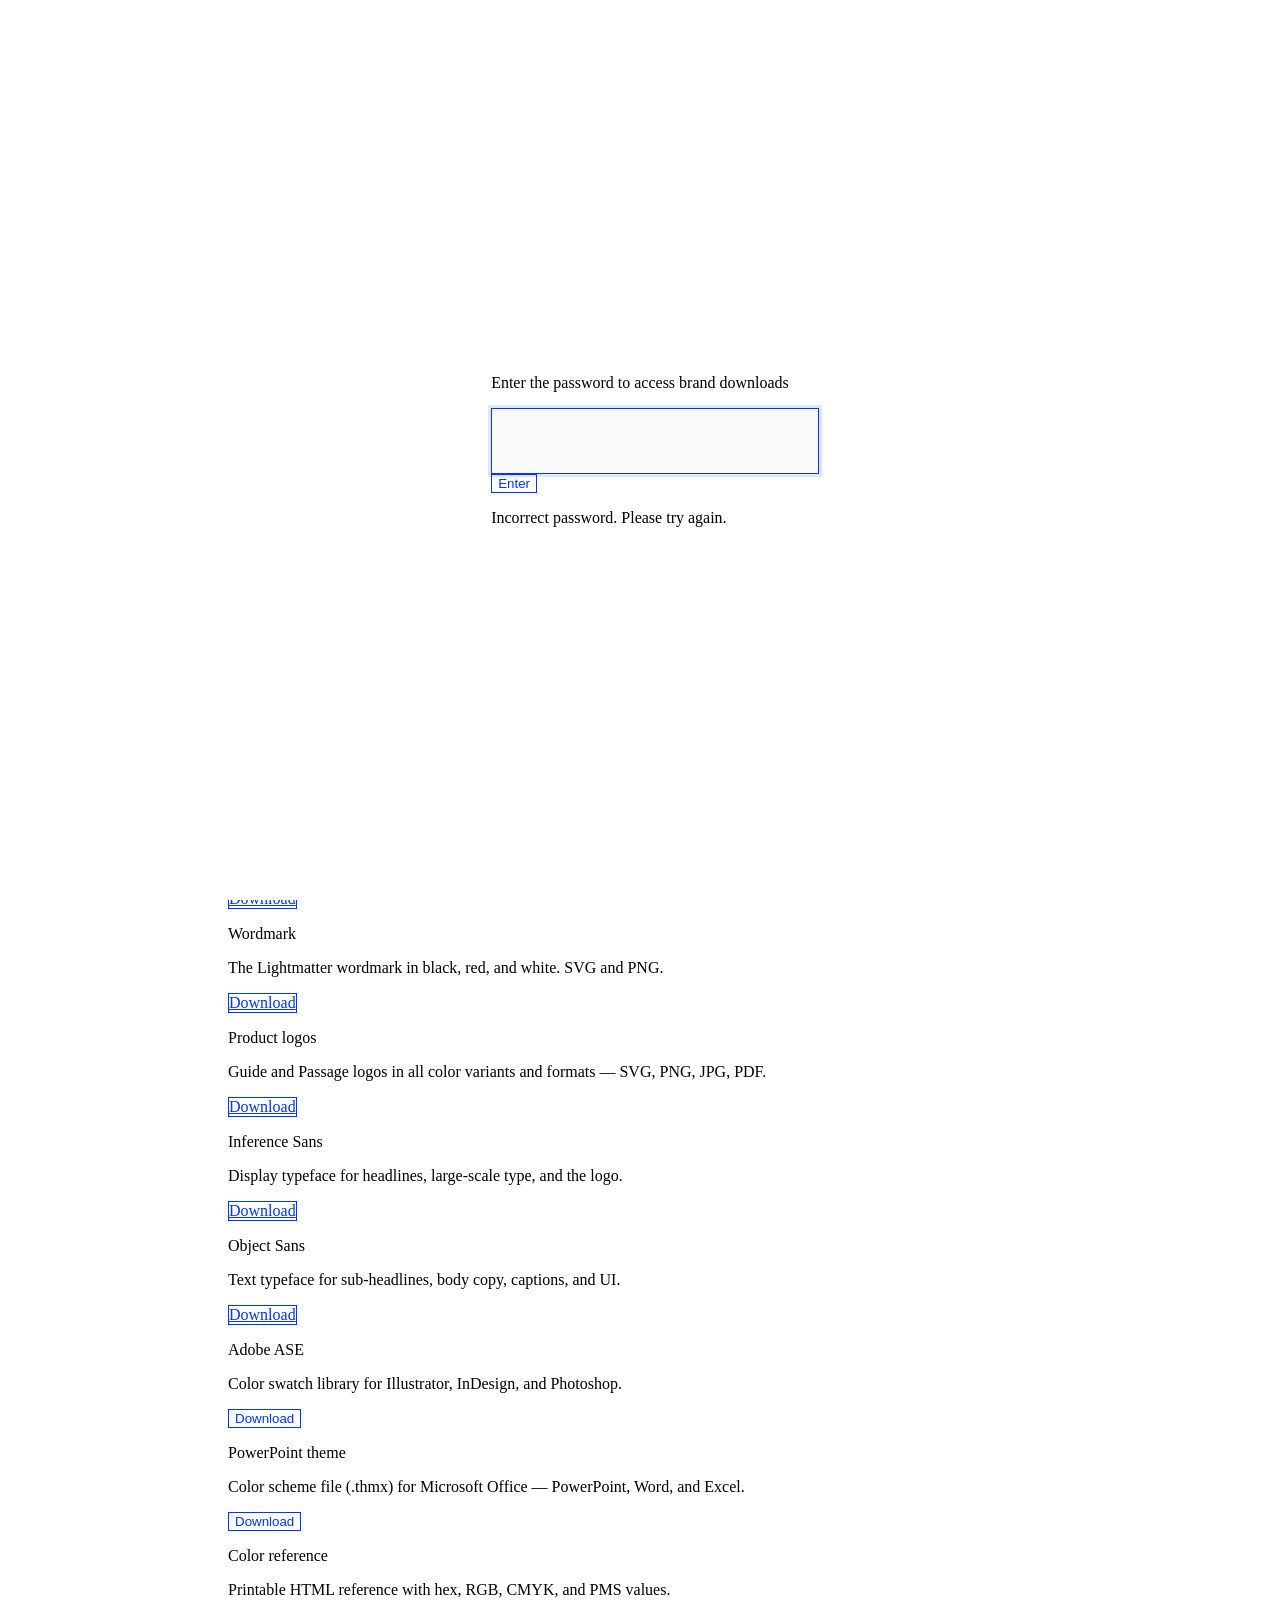
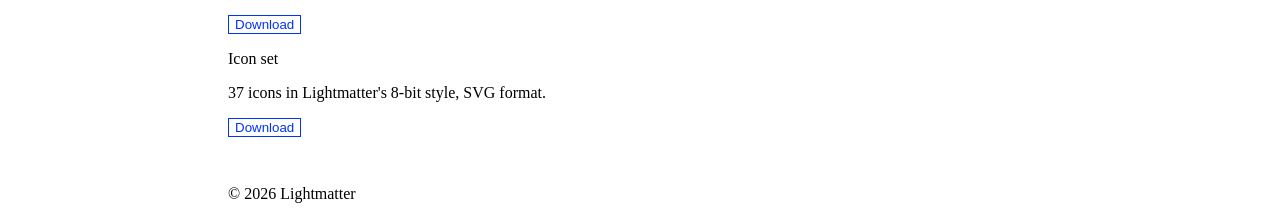
==== downloads.html @ 145107ad "Rename 'Logo' to 'Logos' in section heading, nav, and TOC on both pages Co-Authored-By: Claude Sonne" ====
<!DOCTYPE html>
<html id="top" class="no-js overflow-x-hidden scroll-smooth" lang="en-US">
<head>
  <meta charset="UTF-8">
  <meta name="viewport" content="width=device-width, initial-scale=1.0">
  <title>Downloads · Lightmatter Brand</title>
  <meta name="robots" content="noindex, nofollow">

  <link rel="preconnect" href="https://fonts.googleapis.com">
  <link rel="preconnect" href="https://fonts.gstatic.com" crossorigin>
  <link href="https://fonts.googleapis.com/css2?family=DM+Sans:wght@400;500&display=swap" rel="stylesheet">
  <script src="assets/tailwind.js"></script>
  <script>
    tailwind.config = {
      darkMode: 'class',
      theme: {
        extend: {
          colors: {
            red:     { 500: '#FF3300' },
            cyan:    { 500: '#00E7E7' },
            blue:    { 500: '#0033FF' },
            purple:  { 500: '#7300FF' },
            magenta: { 500: '#FF00DB' },
            gray: {
              900: '#000000', 700: '#333333', 600: '#333333', 500: '#757575',
              400: '#BBBBBB', 300: '#D4D4D4', 200: '#EEEEEE', 100: '#F9F9F9',
            },
          },
          fontFamily: {
            sans: ['"Object Sans"', '"Inter"', '"Helvetica Neue"', 'Arial', 'sans-serif'],
            display: ['"Inference Sans"', '"Impact"', '"Arial Narrow"', 'sans-serif'],
            'dm-sans': ['"DM Sans"', 'Arial', 'sans-serif'],
          },
          fontSize: {
            '7xl': ['119px', { lineHeight: '1', letterSpacing: '-4px' }],
            '6xl': ['95px', { lineHeight: '1', letterSpacing: '-3.8px' }],
            '5xl': ['76px', { lineHeight: '1.1', letterSpacing: '-3.04px' }],
            '4xl': ['61px', { lineHeight: '1.1', letterSpacing: '-2.44px' }],
            '2xl': ['39px', { lineHeight: '1.1', letterSpacing: '-0.78px' }],
            xl:   ['31px', { lineHeight: '1.1', letterSpacing: '-0.31px' }],
            lg:   ['25px', { lineHeight: '1.4' }],
            base: ['16px', { lineHeight: '1.4' }],
            sm:   ['14px', { lineHeight: '1.2' }],
            xs:   ['12px', { lineHeight: '1.4' }],
          },
          spacing: { 'header': '75px' },
          height: { 'header': '75px' },
        },
      },
    }
  </script>

  <style>
    @font-face { font-family:'Inference Sans'; src:url('assets/fonts/Inference_Sans.woff2') format('woff2'); font-weight:400; font-style:normal; font-display:block; }
    @font-face { font-family:'Object Sans'; src:url('assets/fonts/ObjectSans-Regular.woff2') format('woff2'); font-weight:400; font-style:normal; font-display:swap; }
    @font-face { font-family:'Object Sans'; src:url('assets/fonts/ObjectSans-Medium.woff2') format('woff2'); font-weight:500; font-style:normal; font-display:swap; }

    .container-fluid { width:100%; max-width:1440px; margin:0 auto; padding-left:32px; padding-right:32px; }
    @media (min-width:768px){ .container-fluid{ padding-left:48px; padding-right:48px; } }
    @media (min-width:1024px){ .container-fluid{ padding-left:96px; padding-right:96px; } }
    @media (min-width:1280px){ .container-fluid{ padding-left:220px; padding-right:182px; } }

    .nav-link { font-size:13px; letter-spacing:0.02em; line-height:1; color:#000; text-decoration:none; transition:color .15s; }
    .nav-link:hover { color:#FF3300; }
    .nav-link.active { color:#FF3300; }

    .mobile-menu { opacity:0; transform:translateY(-8px); pointer-events:none; transition:opacity .2s ease, transform .2s ease; }
    .mobile-menu.is-open { opacity:1; transform:translateY(0); pointer-events:auto; }
    .nav-link-mobile { display:block; padding:13px 0; font-size:18px; color:#000; text-decoration:none; border-top:1px solid #EEEEEE; transition:color .15s; }
    .nav-link-mobile:first-child { border-top:0; }
    .nav-link-mobile:hover, .nav-link-mobile.active { color:#FF3300; }

    :root {
      --toc-transition-duration: 0.32s;
      --toc-easing: cubic-bezier(.16,1,.3,1);
    }
    .post-toc-wrap {
      left: 16px;
      top: calc(50vh - 36px);
      width: 150px;
      transition: transform var(--toc-transition-duration) var(--toc-easing);
    }
    @media (min-width:1280px) { .post-toc-wrap { left: 24px; } }
    .post-toc-inner {
      transition: transform var(--toc-transition-duration) var(--toc-easing), opacity var(--toc-transition-duration) var(--toc-easing);
    }
    .toc-measuring, .toc-measuring * { transition: none !important; }
    .toc-a {
      position: relative;
      display: flex;
      align-items: center;
      transition: color 0.14s ease, height var(--toc-transition-duration) var(--toc-easing), padding var(--toc-transition-duration) var(--toc-easing);
      transform-origin: left;
      height: var(--expanded-link-height, 22px);
      text-decoration: none;
    }
    [data-level="h2"] .toc-a {
      padding-left: 0;
      font-size: 13px;
      line-height: 1.2;
      font-weight: 400;
      color: #000;
    }
    [data-level="h3"] .toc-a {
      padding-left: 10px;
      font-size: 12px;
      line-height: 1.25;
      color: #000;
    }
    .toc-a:hover, .toc-a:focus-visible { color: #FF3300; }
    .toc-item.active .toc-a { color: #FF3300; }
    .toc-group:has(.toc-sub-list .toc-item.active) > .toc-item .toc-a { color: #FF3300; }
    .toc-text {
      transform-origin: left center;
      will-change: transform;
      white-space: nowrap;
      transition: transform var(--toc-transition-duration) var(--toc-easing), opacity var(--toc-transition-duration) var(--toc-easing), color var(--toc-transition-duration) var(--toc-easing);
    }
    .toc-sub-list {
      max-height: var(--toc-sub-list-height, 240px);
      opacity: 1;
      overflow: hidden;
      padding-top: 4px !important;
      row-gap: 2px !important;
      transition: max-height var(--toc-transition-duration) var(--toc-easing), opacity var(--toc-transition-duration) var(--toc-easing);
    }
    .toc-collapsed .toc-list { gap: 8px; }
    .toc-collapsed [data-level="h2"] .toc-a { padding-left: 0; height: 18px; }
    .toc-collapsed [data-level="h3"] .toc-a { padding-left: 10px; height: 16px; }
    .toc-collapsed .toc-text { transform: scale(1, 1); opacity: 1; pointer-events: auto; }
    .toc-collapsed .toc-sub-list { max-height: 0; opacity: 0; }
    .toc-collapsed.toc-hover .toc-list { gap: 7px; }
    .toc-collapsed.toc-hover .toc-a { height: 18px; }
    .toc-collapsed.toc-hover [data-level="h2"] .toc-a { padding-left: 0; }
    .toc-collapsed.toc-hover [data-level="h3"] .toc-a { padding-left: 10px; }
    .toc-collapsed.toc-hover .toc-sub-list { max-height: var(--toc-sub-list-height, 240px); opacity: 1; }
    .toc-collapsed.toc-hover .toc-text { transform: scale(1, 1); opacity: 1; pointer-events: auto; }
    .toc-collapsed:not(.toc-hover) .toc-item[data-level="h3"].active .toc-a { color: #7a7a7a; }

    [id] { scroll-margin-top:90px; }
    .eyebrow { font-family:'Object Sans',sans-serif; font-size:12px; font-weight:500; text-transform:uppercase; letter-spacing:0.04em; color:#FF3300; }
    .cta-blue {
      display:inline-flex; align-items:center; justify-content:center;
      border:1px solid #0033FF; color:#0033FF; background:transparent;
      transition:background-color .2s ease, color .2s ease, border-color .2s ease;
      cursor:pointer;
    }
    .cta-blue:hover { background:#0033FF; color:#fff; border-color:#0033FF; }

    html.reveal-mode .lm-reveal-item {
      opacity:0; transform:translate3d(0,28px,0);
      transition:opacity .8s cubic-bezier(.2,.7,.2,1), transform .8s cubic-bezier(.2,.7,.2,1);
      will-change:opacity, transform;
    }
    html.reveal-mode .lm-reveal-item.is-in { opacity:1; transform:none; }
    @media (prefers-reduced-motion:reduce) {
      html.reveal-mode .lm-reveal-item { transition:none !important; opacity:1 !important; transform:none !important; }
    }

    html.dark body             { background-color:#000 !important; color:#e5e5e5; }
    html.dark header           { background-color:rgba(0,0,0,0.97) !important; border-bottom-color:#282828; }
    html.dark #mobile-menu     { background-color:rgba(0,0,0,0.97) !important; border-bottom-color:#282828; }
    html.dark .bg-white        { background-color:#0d0d0d !important; }
    html.dark .bg-gray-100     { background-color:#000 !important; }
    html.dark footer           { background-color:#111 !important; border-top:1px solid #282828; }
    html.dark .text-gray-900   { color:#e5e5e5; }
    html.dark .text-gray-600   { color:#999; }
    html.dark .text-gray-500   { color:#8a8a8a; }
    html.dark .border-gray-200 { border-color:#1e1e1e; }
    html.dark .border-gray-300 { border-color:#222; }
    html.dark .nav-link        { color:#ccc; }
    html.dark .nav-link:hover  { color:#FF3300; }
    html.dark .nav-link.active { color:#FF3300; }
    html.dark .nav-link-mobile { color:#ccc; border-top-color:#222; }
    html.dark .nav-link-mobile:hover, html.dark .nav-link-mobile.active { color:#FF3300; }
    html.dark .hover\:text-red-500:hover { color:#FF3300 !important; }
    html.dark #dark-toggle, html.dark #menu-toggle { color:#fff; }
    html.dark .cta-blue        { color:#fff; border-color:#fff; }
    html.dark .cta-blue:hover  { background-color:#fff; color:#000; border-color:#fff; }
    html.dark header a[href="index.html#top"] img { filter:brightness(0) invert(1); }
    html.dark [data-level="h2"] .toc-a { color:#999; }
    html.dark [data-level="h3"] .toc-a { color:#777; }
    html.dark .toc-a:hover, html.dark .toc-a:focus-visible { color:#FF3300; }
    html.dark .toc-item.active .toc-a { color:#FF3300; }
    html.dark .toc-group:has(.toc-sub-list .toc-item.active) > .toc-item .toc-a { color:#FF3300; }
    html.dark .toc-collapsed:not(.toc-hover) .toc-item[data-level="h3"].active .toc-a { color:#777; }

    /* Password gate */
    #pw-gate { position:fixed; inset:0; z-index:100; display:flex; align-items:center; justify-content:center; background:#fff; padding:24px; }
    html.dark #pw-gate { background:#000; }
    html.lm-authed #pw-gate, #pw-gate.is-hidden { display:none; }
    #pw-input {
      width: 100%;
      height: 44px;
      background-color: #f9f9f9;
      border: 1px solid #d4d4d4;
      border-radius: 0;
      padding: 10px 14px;
      font-family: 'DM Sans', 'Object Sans', sans-serif;
      font-size: 16px;
      line-height: 24px;
      color: #000000;
      outline: none;
      transition: border-color .15s ease, box-shadow .15s ease;
    }
    #pw-input::placeholder { color: #757575; transition: color .1s ease; }
    #pw-input:focus::placeholder { color: transparent; }
    #pw-input:focus { border-color: #0033ff; box-shadow: 0 0 0 3px rgba(0,51,255,0.12); }
    html.dark #pw-input { background-color: #1a1a1a; border-color: #333333; color: #e5e5e5; }
    html.dark #pw-input::placeholder { color: #8a8a8a; }
    html.dark #pw-input:focus::placeholder { color: transparent; }
  </style>

  <!-- Skip the gate if already unlocked this session (runs before paint to avoid a flash) -->
  <script>try{if(sessionStorage.getItem('lm-downloads-auth')==='1')document.documentElement.classList.add('lm-authed');}catch(e){}</script>
</head>

<body class="antialiased flex flex-col min-h-screen font-sans bg-white text-gray-900">

  <!-- ── Password gate ───────────────────────────────────────────────────── -->
  <div id="pw-gate">
    <div class="w-full max-w-[360px] flex flex-col gap-6">
      <p class="text-sm leading-[1.5] text-gray-900">Enter the password to access brand downloads</p>
      <form id="pw-form" class="flex flex-col gap-3" autocomplete="off">
        <input id="pw-input" type="password" autocomplete="current-password" aria-label="Password" placeholder="Password" />
        <button type="submit" class="cta-blue px-3.5 py-2.5 text-sm font-medium">Enter</button>
        <p id="pw-error" class="text-sm text-red-500 hidden">Incorrect password. Please try again.</p>
      </form>
    </div>
  </div>

  <!-- ── Nav ─────────────────────────────────────────────────────────────── -->
  <header class="fixed left-0 right-0 top-0 z-50 h-header border-b border-gray-300 bg-white/95 backdrop-blur">
    <div class="container-fluid h-full">
      <div class="h-full flex items-center justify-between gap-6">
        <a class="flex items-baseline gap-5 shrink-0" href="index.html#top">
          <img width="48" height="24" src="assets/images/logos/lm-logomark-red.svg" alt="Lightmatter">
        </a>
        <nav class="hidden md:flex xl:hidden items-center gap-4" aria-label="Sections">
          <a class="nav-link" href="index.html#logo">Logos</a>
          <a class="nav-link" href="index.html#color">Color</a>
          <a class="nav-link" href="index.html#type">Type</a>
          <a class="nav-link" href="index.html#icons">Icons</a>
          <a class="nav-link" href="index.html#imagery">Imagery</a>
          <a class="nav-link" href="index.html#voice">Voice</a>
          <a class="nav-link" href="index.html#trademarks">Trademarks</a>
          <a class="nav-link active" href="downloads.html">Downloads</a>
        </nav>
        <div class="flex items-center gap-3 shrink-0">
          <button id="dark-toggle" type="button" onclick="toggleDarkMode()"
                  class="dark-toggle-btn xl:hidden -m-2 p-2 text-gray-900 hover:text-red-500 transition-colors"
                  aria-label="Switch to dark mode">
            <svg class="dark-toggle-moon w-5 h-5" viewBox="0 0 24 24" fill="none" stroke="currentColor" stroke-width="2" stroke-linecap="round" stroke-linejoin="round" aria-hidden="true"><path d="M21 12.79A9 9 0 1 1 11.21 3 7 7 0 0 0 21 12.79z"/></svg>
            <svg class="dark-toggle-sun w-5 h-5 hidden" viewBox="0 0 24 24" fill="none" stroke="currentColor" stroke-width="2" stroke-linecap="round" stroke-linejoin="round" aria-hidden="true"><circle cx="12" cy="12" r="5"/><line x1="12" y1="1" x2="12" y2="3"/><line x1="12" y1="21" x2="12" y2="23"/><line x1="4.22" y1="4.22" x2="5.64" y2="5.64"/><line x1="18.36" y1="18.36" x2="19.78" y2="19.78"/><line x1="1" y1="12" x2="3" y2="12"/><line x1="21" y1="12" x2="23" y2="12"/><line x1="4.22" y1="19.78" x2="5.64" y2="18.36"/><line x1="18.36" y1="5.64" x2="19.78" y2="4.22"/></svg>
          </button>
          <button id="menu-toggle" type="button" class="md:hidden -m-2 p-2 text-gray-900 hover:text-red-500 transition-colors" aria-label="Open menu" aria-expanded="false" aria-controls="mobile-menu">
            <svg class="icon-open w-6 h-6" viewBox="0 0 24 24" fill="none" stroke="currentColor" stroke-width="2" stroke-linecap="round" aria-hidden="true"><path d="M3 6h18M3 12h18M3 18h18"/></svg>
            <svg class="icon-close hidden w-6 h-6" viewBox="0 0 24 24" fill="none" stroke="currentColor" stroke-width="2" stroke-linecap="round" aria-hidden="true"><path d="M5 5l14 14M19 5L5 19"/></svg>
          </button>
        </div>
      </div>
    </div>
    <div id="mobile-menu" class="mobile-menu md:hidden absolute left-0 right-0 top-full border-b border-gray-300 bg-white/95 backdrop-blur" aria-hidden="true">
      <nav class="container-fluid flex flex-col py-2" aria-label="Sections">
        <a class="nav-link-mobile" href="index.html#logo">Logos</a>
        <a class="nav-link-mobile" href="index.html#color">Color</a>
        <a class="nav-link-mobile" href="index.html#type">Type</a>
        <a class="nav-link-mobile" href="index.html#icons">Icons</a>
        <a class="nav-link-mobile" href="index.html#imagery">Imagery</a>
        <a class="nav-link-mobile" href="index.html#voice">Voice</a>
        <a class="nav-link-mobile" href="index.html#trademarks">Trademarks</a>
        <a class="nav-link-mobile active" href="downloads.html">Downloads</a>
      </nav>
    </div>
  </header>

  <!-- ── TOC rail ──────────────────────────────────────────────────────────── -->
  <aside id="toc-rail" class="post-toc-wrap hidden xl:block fixed -translate-y-1/2 z-40">
    <div class="post-toc-inner toc-collapsed font-sans opacity-0 transition-opacity duration-200">
      <ul class="toc-list flex flex-col gap-2">
        <!-- Hero -->
        <li class="toc-group flex flex-col">
          <div class="toc-item" data-level="h2">
            <a class="toc-a" href="index.html#brand-guidelines">
              <div class="toc-text"><span class="toc-text-inner">Brand</span></div>
            </a>
          </div>
        </li>

        <!-- Logo Group -->
        <li class="toc-group flex flex-col">
          <div class="toc-item" data-level="h2">
            <a class="toc-a" href="index.html#logo">
              <div class="toc-text"><span class="toc-text-inner">Logos</span></div>
            </a>
          </div>
          <ul class="toc-sub-list flex flex-col gap-1.5 pt-2">
            <li class="toc-item" data-level="h3">
              <a class="toc-a" href="index.html#logo-logomark">
                <div class="toc-text"><span class="toc-text-inner">Logomark</span></div>
              </a>
            </li>
            <li class="toc-item" data-level="h3">
              <a class="toc-a" href="index.html#logo-wordmark">
                <div class="toc-text"><span class="toc-text-inner">Wordmark</span></div>
              </a>
            </li>
            <li class="toc-item" data-level="h3">
              <a class="toc-a" href="index.html#logo-scale">
                <div class="toc-text"><span class="toc-text-inner">Scale</span></div>
              </a>
            </li>
            <li class="toc-item" data-level="h3">
              <a class="toc-a" href="index.html#logo-products">
                <div class="toc-text"><span class="toc-text-inner">Product logos</span></div>
              </a>
            </li>
            <li class="toc-item" data-level="h3">
              <a class="toc-a" href="index.html#logo-social">
                <div class="toc-text"><span class="toc-text-inner">Social avatar</span></div>
              </a>
            </li>
          </ul>
        </li>

        <!-- Color Group -->
        <li class="toc-group flex flex-col">
          <div class="toc-item" data-level="h2">
            <a class="toc-a" href="index.html#color">
              <div class="toc-text"><span class="toc-text-inner">Color</span></div>
            </a>
          </div>
          <ul class="toc-sub-list flex flex-col gap-1.5 pt-2">
            <li class="toc-item" data-level="h3">
              <a class="toc-a" href="index.html#color-primary">
                <div class="toc-text"><span class="toc-text-inner">Primary</span></div>
              </a>
            </li>
            <li class="toc-item" data-level="h3">
              <a class="toc-a" href="index.html#color-secondary">
                <div class="toc-text"><span class="toc-text-inner">Secondary</span></div>
              </a>
            </li>
            <li class="toc-item" data-level="h3">
              <a class="toc-a" href="index.html#color-greys">
                <div class="toc-text"><span class="toc-text-inner">Greys</span></div>
              </a>
            </li>
            <li class="toc-item" data-level="h3">
              <a class="toc-a" href="index.html#color-tints">
                <div class="toc-text"><span class="toc-text-inner">Tints</span></div>
              </a>
            </li>
          </ul>
        </li>

        <!-- Type Group -->
        <li class="toc-group flex flex-col">
          <div class="toc-item" data-level="h2">
            <a class="toc-a" href="index.html#type">
              <div class="toc-text"><span class="toc-text-inner">Type</span></div>
            </a>
          </div>
          <ul class="toc-sub-list flex flex-col gap-1.5 pt-2">
            <li class="toc-item" data-level="h3">
              <a class="toc-a" href="index.html#type-display">
                <div class="toc-text"><span class="toc-text-inner">Primary</span></div>
              </a>
            </li>
            <li class="toc-item" data-level="h3">
              <a class="toc-a" href="index.html#type-text">
                <div class="toc-text"><span class="toc-text-inner">Secondary</span></div>
              </a>
            </li>
            <li class="toc-item" data-level="h3">
              <a class="toc-a" href="index.html#type-styles">
                <div class="toc-text"><span class="toc-text-inner">Styles</span></div>
              </a>
            </li>
          </ul>
        </li>

        <!-- Icons Group -->
        <li class="toc-group flex flex-col">
          <div class="toc-item" data-level="h2">
            <a class="toc-a" href="index.html#icons">
              <div class="toc-text"><span class="toc-text-inner">Icons</span></div>
            </a>
          </div>
        </li>

        <!-- Imagery Group -->
        <li class="toc-group flex flex-col">
          <div class="toc-item" data-level="h2">
            <a class="toc-a" href="index.html#imagery">
              <div class="toc-text"><span class="toc-text-inner">Imagery</span></div>
            </a>
          </div>
        </li>

        <!-- Voice Group -->
        <li class="toc-group flex flex-col">
          <div class="toc-item" data-level="h2">
            <a class="toc-a" href="index.html#voice">
              <div class="toc-text"><span class="toc-text-inner">Voice</span></div>
            </a>
          </div>
        </li>

        <!-- Trademarks Group -->
        <li class="toc-group flex flex-col">
          <div class="toc-item" data-level="h2">
            <a class="toc-a" href="index.html#trademarks">
              <div class="toc-text"><span class="toc-text-inner">Trademarks</span></div>
            </a>
          </div>
          <ul class="toc-sub-list flex flex-col gap-1.5 pt-2">
            <li class="toc-item" data-level="h3">
              <a class="toc-a" href="index.html#trademark-list">
                <div class="toc-text"><span class="toc-text-inner">Mark list</span></div>
              </a>
            </li>
            <li class="toc-item" data-level="h3">
              <a class="toc-a" href="index.html#trademark-usage">
                <div class="toc-text"><span class="toc-text-inner">Usage</span></div>
              </a>
            </li>
            <li class="toc-item" data-level="h3">
              <a class="toc-a" href="index.html#trademark-reference">
                <div class="toc-text"><span class="toc-text-inner">Reference</span></div>
              </a>
            </li>
            <li class="toc-item" data-level="h3">
              <a class="toc-a" href="index.html#trademark-attribution">
                <div class="toc-text"><span class="toc-text-inner">Attribution</span></div>
              </a>
            </li>
          </ul>
        </li>

        <!-- Downloads -->
        <li class="toc-group flex flex-col mt-2">
          <div class="toc-item active" data-level="h2">
            <a class="toc-a" href="downloads.html">
              <div class="toc-text"><span class="toc-text-inner">Downloads</span></div>
            </a>
          </div>
        </li>
      </ul>
      <button onclick="toggleDarkMode()"
              class="dark-toggle-btn mt-5 flex items-center gap-1.5 hover:text-red-500 transition-colors"
              style="color:#7a7a7a;font-size:12px;line-height:1;cursor:pointer;"
              aria-label="Switch to dark mode">
        <svg class="dark-toggle-moon w-3.5 h-3.5 shrink-0" viewBox="0 0 24 24" fill="none" stroke="currentColor" stroke-width="2" stroke-linecap="round" stroke-linejoin="round" aria-hidden="true"><path d="M21 12.79A9 9 0 1 1 11.21 3 7 7 0 0 0 21 12.79z"/></svg>
        <svg class="dark-toggle-sun w-3.5 h-3.5 shrink-0 hidden" viewBox="0 0 24 24" fill="none" stroke="currentColor" stroke-width="2" stroke-linecap="round" stroke-linejoin="round" aria-hidden="true"><circle cx="12" cy="12" r="5"/><line x1="12" y1="1" x2="12" y2="3"/><line x1="12" y1="21" x2="12" y2="23"/><line x1="4.22" y1="4.22" x2="5.64" y2="5.64"/><line x1="18.36" y1="18.36" x2="19.78" y2="19.78"/><line x1="1" y1="12" x2="3" y2="12"/><line x1="21" y1="12" x2="23" y2="12"/><line x1="4.22" y1="19.78" x2="5.64" y2="18.36"/><line x1="18.36" y1="5.64" x2="19.78" y2="4.22"/></svg>
      </button>
    </div>
  </aside>

  <main class="flex-1 pt-header">

    <section class="bg-white">
      <div class="container-fluid pt-20 pb-16 md:pt-28 md:pb-24 xl:pt-36 xl:pb-32 flex flex-col gap-8">

        <div class="flex flex-col gap-3 max-w-[640px]">
          <h2 class="font-display font-normal text-[31px] md:text-4xl tracking-[-1.24px] md:tracking-[-2.44px] leading-[1.1]">Downloads</h2>
          <p class="text-[20px] leading-[1.4]">Logos, fonts, color palettes, and icons.</p>
        </div>

        <div class="flex flex-col max-w-[760px]">

          <div class="flex flex-col sm:flex-row sm:items-center gap-4 py-5 border-b border-gray-200">
            <div class="flex-1 flex flex-col gap-1">
              <p class="font-medium text-base text-gray-900">Logomark</p>
              <p class="text-sm leading-[1.5] text-gray-500">The LM monogram in black, red, and white. SVG and PNG.</p>
            </div>
            <a href="assets/logos/lm-logomark.zip" download class="cta-blue px-4 py-2 text-sm font-medium shrink-0 w-28 self-start sm:self-center">Download</a>
          </div>

          <div class="flex flex-col sm:flex-row sm:items-center gap-4 py-5 border-b border-gray-200">
            <div class="flex-1 flex flex-col gap-1">
              <p class="font-medium text-base text-gray-900">Wordmark</p>
              <p class="text-sm leading-[1.5] text-gray-500">The Lightmatter wordmark in black, red, and white. SVG and PNG.</p>
            </div>
            <a href="assets/logos/lm-wordmark.zip" download class="cta-blue px-4 py-2 text-sm font-medium shrink-0 w-28 self-start sm:self-center">Download</a>
          </div>

          <div class="flex flex-col sm:flex-row sm:items-center gap-4 py-5 border-b border-gray-200">
            <div class="flex-1 flex flex-col gap-1">
              <p class="font-medium text-base text-gray-900">Product logos</p>
              <p class="text-sm leading-[1.5] text-gray-500">Guide and Passage logos in all color variants and formats — SVG, PNG, JPG, PDF.</p>
            </div>
            <a href="assets/logos/lm-product-logos.zip" download class="cta-blue px-4 py-2 text-sm font-medium shrink-0 w-28 self-start sm:self-center">Download</a>
          </div>

          <div class="flex flex-col sm:flex-row sm:items-center gap-4 py-5 border-b border-gray-200">
            <div class="flex-1 flex flex-col gap-1">
              <p class="font-medium text-base text-gray-900">Inference Sans</p>
              <p class="text-sm leading-[1.5] text-gray-500">Display typeface for headlines, large-scale type, and the logo.</p>
            </div>
            <a href="assets/fonts/inference-sans.zip" download class="cta-blue px-4 py-2 text-sm font-medium shrink-0 w-28 self-start sm:self-center">Download</a>
          </div>

          <div class="flex flex-col sm:flex-row sm:items-center gap-4 py-5 border-b border-gray-200">
            <div class="flex-1 flex flex-col gap-1">
              <p class="font-medium text-base text-gray-900">Object Sans</p>
              <p class="text-sm leading-[1.5] text-gray-500">Text typeface for sub-headlines, body copy, captions, and UI.</p>
            </div>
            <a href="assets/fonts/object-sans.zip" download class="cta-blue px-4 py-2 text-sm font-medium shrink-0 w-28 self-start sm:self-center">Download</a>
          </div>

          <div class="flex flex-col sm:flex-row sm:items-center gap-4 py-5 border-b border-gray-200">
            <div class="flex-1 flex flex-col gap-1">
              <p class="font-medium text-base text-gray-900">Adobe ASE</p>
              <p class="text-sm leading-[1.5] text-gray-500">Color swatch library for Illustrator, InDesign, and Photoshop.</p>
            </div>
            <button type="button" onclick="downloadColorASE()" class="cta-blue px-4 py-2 text-sm font-medium shrink-0 w-28 self-start sm:self-center">Download</button>
          </div>

          <div class="flex flex-col sm:flex-row sm:items-center gap-4 py-5 border-b border-gray-200">
            <div class="flex-1 flex flex-col gap-1">
              <p class="font-medium text-base text-gray-900">PowerPoint theme</p>
              <p class="text-sm leading-[1.5] text-gray-500">Color scheme file (.thmx) for Microsoft Office — PowerPoint, Word, and Excel.</p>
            </div>
            <button type="button" onclick="downloadColorTHMX()" class="cta-blue px-4 py-2 text-sm font-medium shrink-0 w-28 self-start sm:self-center">Download</button>
          </div>

          <div class="flex flex-col sm:flex-row sm:items-center gap-4 py-5 border-b border-gray-200">
            <div class="flex-1 flex flex-col gap-1">
              <p class="font-medium text-base text-gray-900">Color reference</p>
              <p class="text-sm leading-[1.5] text-gray-500">Printable HTML reference with hex, RGB, CMYK, and PMS values.</p>
            </div>
            <button type="button" onclick="downloadColorRef()" class="cta-blue px-4 py-2 text-sm font-medium shrink-0 w-28 self-start sm:self-center">Download</button>
          </div>

          <div class="flex flex-col sm:flex-row sm:items-center gap-4 py-5 border-b border-gray-200">
            <div class="flex-1 flex flex-col gap-1">
              <p class="font-medium text-base text-gray-900">Icon set</p>
              <p class="text-sm leading-[1.5] text-gray-500">37 icons in Lightmatter's 8-bit style, SVG format.</p>
            </div>
            <button type="button" onclick="downloadIconBundle()" class="cta-blue px-4 py-2 text-sm font-medium shrink-0 w-28 self-start sm:self-center">Download</button>
          </div>

        </div>
      </div>
    </section>

  </main>

  <footer class="bg-gray-900 text-white">
    <div class="container-fluid py-16 flex flex-col gap-8">
      <a href="index.html#top" class="block w-[56px]"><img src="assets/images/logos/lm-logomark-white.png" alt="Lightmatter" width="56" height="28"></a>
      <p class="text-sm text-gray-500">&copy; 2026 Lightmatter</p>
    </div>
  </footer>

  <script src="assets/icon-svg-data.js"></script>
  <script>
    // ── Password gate ─────────────────────────────────────────────────────
    // NOTE: this is a light deterrent, not real security — the password lives
    // in the page and a determined visitor can bypass it. To change it, edit
    // the PASSWORD value below.
    (function () {
      var PASSWORD = 'Lightmatter!';            // ← set the download password here
      var KEY = 'lm-downloads-auth';
      var gate  = document.getElementById('pw-gate');
      var form  = document.getElementById('pw-form');
      var input = document.getElementById('pw-input');
      var error = document.getElementById('pw-error');
      if (!gate || !form) return;

      var authed = false;
      try { authed = sessionStorage.getItem(KEY) === '1'; } catch (e) {}

      function unlock() {
        gate.classList.add('is-hidden');
        document.documentElement.classList.add('lm-authed');
      }

      if (authed) {
        unlock();
      } else if (input) {
        input.focus();
      }

      form.addEventListener('submit', function (e) {
        e.preventDefault();
        if (input.value === PASSWORD) {
          try { sessionStorage.setItem(KEY, '1'); } catch (e) {}
          error.classList.add('hidden');
          unlock();
        } else {
          error.classList.remove('hidden');
          input.value = '';
          input.focus();
        }
      });
    })();

    // ── TOC rail ──────────────────────────────────────────────────────────
    (function () {
      var postTocInner = document.querySelector('.post-toc-inner');
      var tocRail      = document.getElementById('toc-rail');
      var tocLinks     = document.querySelectorAll('.toc-a');

      function initDimensions() {
        tocLinks.forEach(function (link) {
          var textInner = link.querySelector('.toc-text-inner');
          if (textInner) {
            var height = link.offsetHeight || 22;
            link.style.setProperty('--expanded-link-height', height + 'px');
          }
        });
      }
      function measureSubListHeights() {
        if (!postTocInner) return;
        postTocInner.classList.add('toc-measuring', 'toc-hover');
        document.querySelectorAll('.toc-sub-list').forEach(function (list) {
          var h = list.scrollHeight;
          if (h > 0) list.style.setProperty('--toc-sub-list-height', (h + 2) + 'px');
        });
        postTocInner.classList.remove('toc-measuring', 'toc-hover');
      }
      window.addEventListener('load', function () { initDimensions(); measureSubListHeights(); });
      initDimensions();
      measureSubListHeights();
      if (postTocInner) postTocInner.style.opacity = '1';

      if (tocRail && postTocInner) {
        var collapseTimer;
        tocRail.addEventListener('mouseenter', function () {
          clearTimeout(collapseTimer);
          postTocInner.classList.add('toc-hover');
        });
        tocRail.addEventListener('mouseleave', function () {
          collapseTimer = setTimeout(function () {
            postTocInner.classList.remove('toc-hover');
          }, 250);
        });
      }
    })();

    // ── Dark mode ─────────────────────────────────────────────────────────
    function toggleDarkMode() {
      var isDark = document.documentElement.classList.toggle('dark');
      document.querySelectorAll('.dark-toggle-moon').forEach(function (el) { el.classList.toggle('hidden', isDark); });
      document.querySelectorAll('.dark-toggle-sun').forEach(function (el) { el.classList.toggle('hidden', !isDark); });
      document.querySelectorAll('.dark-toggle-btn').forEach(function (el) {
        el.setAttribute('aria-label', isDark ? 'Switch to light mode' : 'Switch to dark mode');
      });
    }

    // ── Mobile menu ───────────────────────────────────────────────────────
    (function () {
      var btn  = document.getElementById('menu-toggle');
      var menu = document.getElementById('mobile-menu');
      if (!btn || !menu) return;
      var iconOpen  = btn.querySelector('.icon-open');
      var iconClose = btn.querySelector('.icon-close');
      function setOpen(open) {
        menu.classList.toggle('is-open', open);
        btn.setAttribute('aria-expanded', open ? 'true' : 'false');
        btn.setAttribute('aria-label', open ? 'Close menu' : 'Open menu');
        menu.setAttribute('aria-hidden', open ? 'false' : 'true');
        iconOpen.classList.toggle('hidden', open);
        iconClose.classList.toggle('hidden', !open);
      }
      btn.addEventListener('click', function () { setOpen(!menu.classList.contains('is-open')); });
      menu.querySelectorAll('a').forEach(function (a) { a.addEventListener('click', function () { setOpen(false); }); });
      document.addEventListener('keydown', function (e) { if (e.key === 'Escape') setOpen(false); });
      document.addEventListener('click', function (e) {
        if (!menu.classList.contains('is-open')) return;
        if (menu.contains(e.target) || btn.contains(e.target)) return;
        setOpen(false);
      });
    })();

    // ── Icon bundle ───────────────────────────────────────────────────────
    (function () {
      function enc(s) { return typeof TextEncoder !== 'undefined' ? Array.from(new TextEncoder().encode(s)) : s.split('').map(function (c) { return c.charCodeAt(0) & 255; }); }
      function crc32(bytes) {
        var t = [], c; for (var n = 0; n < 256; n++) { c = n; for (var k = 0; k < 8; k++) c = (c & 1) ? (0xEDB88320 ^ (c >>> 1)) : (c >>> 1); t[n] = c; }
        var r = 0xFFFFFFFF; for (var i = 0; i < bytes.length; i++) r = (r >>> 8) ^ t[(r ^ bytes[i]) & 255]; return (r ^ 0xFFFFFFFF) >>> 0;
      }
      function u16(n) { return [n & 255, (n >> 8) & 255]; }
      function u32(n) { return [n & 255, (n >> 8) & 255, (n >> 16) & 255, (n >> 24) & 255]; }
      function buildZip(files) {
        var out = [], cds = [], off = 0;
        files.forEach(function (f) {
          var nb = f.name.split('').map(function (c) { return c.charCodeAt(0); });
          var crc = crc32(f.data), sz = f.data.length;
          var lh = [0x50,0x4B,0x03,0x04].concat(u16(20)).concat(u16(0)).concat(u16(0)).concat(u16(0)).concat(u16(0)).concat(u32(crc)).concat(u32(sz)).concat(u32(sz)).concat(u16(nb.length)).concat(u16(0)).concat(nb);
          cds.push([0x50,0x4B,0x01,0x02].concat(u16(20)).concat(u16(20)).concat(u16(0)).concat(u16(0)).concat(u16(0)).concat(u16(0)).concat(u32(crc)).concat(u32(sz)).concat(u32(sz)).concat(u16(nb.length)).concat(u16(0)).concat(u16(0)).concat(u16(0)).concat(u16(0)).concat(u32(0)).concat(u32(off)).concat(nb));
          off += lh.length + sz;
          out = out.concat(lh).concat(f.data);
        });
        var cdStart = out.length;
        cds.forEach(function (cd) { out = out.concat(cd); });
        var cdSz = out.length - cdStart;
        out = out.concat([0x50,0x4B,0x05,0x06]).concat(u16(0)).concat(u16(0)).concat(u16(files.length)).concat(u16(files.length)).concat(u32(cdSz)).concat(u32(cdStart)).concat(u16(0));
        return new Uint8Array(out);
      }
      function dl(blob, fn) {
        var u = URL.createObjectURL(blob), a = document.createElement('a');
        a.href = u; a.download = fn; document.body.appendChild(a); a.click(); document.body.removeChild(a); URL.revokeObjectURL(u);
      }
      window.downloadIconBundle = function () {
        var src = window.iconSvgSource;
        if (!src || !Object.keys(src).length) { alert('Icon data not available.'); return; }
        var files = Object.keys(src).map(function (path) { return { name: path.split('/').pop(), data: enc(src[path]) }; });
        dl(new Blob([buildZip(files)], { type: 'application/octet-stream' }), 'lightmatter-icons.zip');
      };
    })();

    // ── Palette downloads ──────────────────────────────────────────────────
    (function () {
      var P = {
        primary:   [{name:'Red',r:255,g:51,b:0},{name:'Black',r:0,g:0,b:0},{name:'White',r:255,g:255,b:255}],
        secondary: [{name:'Cyan',r:0,g:231,b:231},{name:'Blue',r:0,g:51,b:255},{name:'Purple',r:115,g:0,b:255},{name:'Magenta',r:255,g:0,b:219}],
        greys:     [{name:'Light Grey',r:238,g:238,b:238},{name:'Medium Grey',r:212,g:212,b:212},{name:'Dark Grey',r:187,g:187,b:187}]
      };
      var RAMPS = [
        {name:'Red',     colors:[{name:'Red 100',r:255,g:214,b:204},{name:'Red 200',r:255,g:173,b:153},{name:'Red 300',r:255,g:112,b:76},{name:'Red 400',r:255,g:51,b:0},{name:'Red 500',r:204,g:40,b:0},{name:'Red 600',r:153,g:30,b:0},{name:'Red 700',r:102,g:20,b:0}]},
        {name:'Cyan',    colors:[{name:'Cyan 100',r:204,g:250,b:250},{name:'Cyan 200',r:153,g:245,b:245},{name:'Cyan 300',r:76,g:238,b:238},{name:'Cyan 400',r:0,g:231,b:231},{name:'Cyan 500',r:0,g:184,b:184},{name:'Cyan 600',r:0,g:138,b:138},{name:'Cyan 700',r:0,g:92,b:92}]},
        {name:'Blue',    colors:[{name:'Blue 100',r:204,g:214,b:255},{name:'Blue 200',r:153,g:173,b:255},{name:'Blue 300',r:76,g:112,b:255},{name:'Blue 400',r:0,g:51,b:255},{name:'Blue 500',r:0,g:40,b:204},{name:'Blue 600',r:0,g:30,b:153},{name:'Blue 700',r:0,g:20,b:102}]},
        {name:'Purple',  colors:[{name:'Purple 100',r:227,g:204,b:255},{name:'Purple 200',r:199,g:153,b:255},{name:'Purple 300',r:157,g:76,b:255},{name:'Purple 400',r:115,g:0,b:255},{name:'Purple 500',r:92,g:0,b:204},{name:'Purple 600',r:69,g:0,b:153},{name:'Purple 700',r:46,g:0,b:102}]},
        {name:'Magenta', colors:[{name:'Magenta 100',r:255,g:204,b:247},{name:'Magenta 200',r:255,g:153,b:240},{name:'Magenta 300',r:255,g:76,b:229},{name:'Magenta 400',r:255,g:0,b:219},{name:'Magenta 500',r:204,g:0,b:175},{name:'Magenta 600',r:153,g:0,b:131},{name:'Magenta 700',r:102,g:0,b:87}]},
        {name:'Grey',    colors:[{name:'Grey 100',r:249,g:249,b:249},{name:'Grey 200',r:238,g:238,b:238},{name:'Grey 300',r:212,g:212,b:212},{name:'Grey 400',r:187,g:187,b:187},{name:'Grey 500',r:117,g:117,b:117},{name:'Grey 600',r:51,g:51,b:51},{name:'Grey 700',r:17,g:17,b:17}]},
        {name:'Cool Grey',colors:[{name:'Cool Grey 100',r:245,g:246,b:250},{name:'Cool Grey 200',r:230,g:232,b:240},{name:'Cool Grey 300',r:198,g:202,b:216},{name:'Cool Grey 400',r:168,g:173,b:194},{name:'Cool Grey 500',r:105,g:109,b:126},{name:'Cool Grey 600',r:46,g:49,b:61},{name:'Cool Grey 700',r:21,g:22,b:27}]}
      ];
      var PMS  = {Red:'PMS 172 C',Black:'PMS Black 6 C',Cyan:'PMS 3115 C',Blue:'PMS 2728 C',Purple:'PMS 266 C',Magenta:'PMS Rhodamine Red C','Light Grey':'PMS 663 C','Medium Grey':'PMS 427 C','Dark Grey':'PMS Cool Gray 4 C'};
      var CMYK = {Red:'0 80 98 0',Black:'75 68 67 90',White:'0 0 0 0',Cyan:'70 0 13 0',Blue:'99 76 0 0',Purple:'71 88 0 0',Magenta:'5 92 0 0','Light Grey':'5 6 0 0','Medium Grey':'14 8 4 0','Dark Grey':'24 17 15 0'};
      function hx(n) { return ('0'+n.toString(16).toUpperCase()).slice(-2); }
      function hexStr(c) { return hx(c.r)+hx(c.g)+hx(c.b); }
      function dl(blob, fn) { var u=URL.createObjectURL(blob),a=document.createElement('a');a.href=u;a.download=fn;document.body.appendChild(a);a.click();document.body.removeChild(a);URL.revokeObjectURL(u); }

      window.downloadColorASE = function () {
        function u16(n){return[(n>>8)&255,n&255];} function u32(n){return[(n>>>24)&255,(n>>16)&255,(n>>8)&255,n&255];}
        function f32(f){var b=new ArrayBuffer(4);new DataView(b).setFloat32(0,f,false);return Array.from(new Uint8Array(b));}
        function uname(s){var b=[];for(var i=0;i<s.length;i++){var c=s.charCodeAt(i);b.push((c>>8)&255,c&255);}b.push(0,0);return b;}
        var groups=[{name:'Primary',colors:P.primary},{name:'Secondary',colors:P.secondary},{name:'Greys',colors:P.greys}].concat(RAMPS.map(function(r){return {name:r.name+' Ramp',colors:r.colors};}));
        var blocks=[],out=[65,83,69,70,0,1,0,0];
        groups.forEach(function(g){var gn=uname(g.name);blocks.push({t:0xC001,d:u16(gn.length/2).concat(gn)});g.colors.forEach(function(c){var cn=uname(c.name);blocks.push({t:0x0001,d:u16(cn.length/2).concat(cn).concat([82,71,66,32]).concat(f32(c.r/255)).concat(f32(c.g/255)).concat(f32(c.b/255)).concat(u16(0))});});blocks.push({t:0xC002,d:[]});});
        out=out.concat(u32(blocks.length));blocks.forEach(function(b){out=out.concat(u16(b.t)).concat(u32(b.d.length)).concat(b.d);});
        dl(new Blob([new Uint8Array(out)],{type:'application/octet-stream'}),'lightmatter-colors.ase');
      };

      window.downloadColorTHMX = function () {
        function enc(s){return typeof TextEncoder!=='undefined'?Array.from(new TextEncoder().encode(s)):s.split('').map(function(c){return c.charCodeAt(0)&255;});}
        function crc32(bytes){var t=[],c;for(var n=0;n<256;n++){c=n;for(var k=0;k<8;k++)c=(c&1)?(0xEDB88320^(c>>>1)):(c>>>1);t[n]=c;}var r=0xFFFFFFFF;for(var i=0;i<bytes.length;i++)r=(r>>>8)^t[(r^bytes[i])&255];return(r^0xFFFFFFFF)>>>0;}
        function u16(n){return[n&255,(n>>8)&255];} function u32(n){return[n&255,(n>>8)&255,(n>>16)&255,(n>>24)&255];}
        var theme='<?xml version="1.0" encoding="UTF-8" standalone="yes"?><a:theme xmlns:a="http://schemas.openxmlformats.org/drawingml/2006/main" name="Lightmatter"><a:themeElements><a:clrScheme name="Lightmatter"><a:dk1><a:srgbClr val="000000"/></a:dk1><a:lt1><a:srgbClr val="FFFFFF"/></a:lt1><a:dk2><a:srgbClr val="111111"/></a:dk2><a:lt2><a:srgbClr val="EEEEEE"/></a:lt2><a:accent1><a:srgbClr val="FF3300"/></a:accent1><a:accent2><a:srgbClr val="00E7E7"/></a:accent2><a:accent3><a:srgbClr val="0033FF"/></a:accent3><a:accent4><a:srgbClr val="7300FF"/></a:accent4><a:accent5><a:srgbClr val="FF00DB"/></a:accent5><a:accent6><a:srgbClr val="D4D4D4"/></a:accent6><a:hlink><a:srgbClr val="FF3300"/></a:hlink><a:folHlink><a:srgbClr val="BBBBBB"/></a:folHlink></a:clrScheme><a:fontScheme name="Lightmatter"><a:majorFont><a:latin typeface="Inference Sans"/><a:ea typeface=""/><a:cs typeface=""/></a:majorFont><a:minorFont><a:latin typeface="Object Sans"/><a:ea typeface=""/><a:cs typeface=""/></a:minorFont></a:fontScheme><a:fmtScheme name="Office"><a:fillStyleLst><a:solidFill><a:schemeClr val="phClr"/></a:solidFill><a:gradFill rotWithShape="1"><a:gsLst><a:gs pos="0"><a:schemeClr val="phClr"><a:tint val="50000"/><a:satMod val="300000"/></a:schemeClr></a:gs><a:gs pos="35000"><a:schemeClr val="phClr"><a:tint val="37000"/><a:satMod val="300000"/></a:schemeClr></a:gs><a:gs pos="100000"><a:schemeClr val="phClr"><a:tint val="15000"/><a:satMod val="350000"/></a:schemeClr></a:gs></a:gsLst><a:lin ang="16200000" scaled="1"/></a:gradFill><a:gradFill rotWithShape="1"><a:gsLst><a:gs pos="0"><a:schemeClr val="phClr"><a:shade val="51000"/><a:satMod val="130000"/></a:schemeClr></a:gs><a:gs pos="80000"><a:schemeClr val="phClr"><a:shade val="93000"/><a:satMod val="130000"/></a:schemeClr></a:gs><a:gs pos="100000"><a:schemeClr val="phClr"><a:shade val="94000"/><a:satMod val="135000"/></a:schemeClr></a:gs></a:gsLst><a:lin ang="16200000" scaled="0"/></a:gradFill></a:fillStyleLst><a:lnStyleLst><a:ln w="6350" cap="flat" cmpd="sng" algn="ctr"><a:solidFill><a:schemeClr val="phClr"/></a:solidFill><a:prstDash val="solid"/></a:ln><a:ln w="12700" cap="flat" cmpd="sng" algn="ctr"><a:solidFill><a:schemeClr val="phClr"/></a:solidFill><a:prstDash val="solid"/></a:ln><a:ln w="19050" cap="flat" cmpd="sng" algn="ctr"><a:solidFill><a:schemeClr val="phClr"/></a:solidFill><a:prstDash val="solid"/></a:ln></a:lnStyleLst><a:effectStyleLst><a:effectStyle><a:effectLst/></a:effectStyle><a:effectStyle><a:effectLst/></a:effectStyle><a:effectStyle><a:effectLst><a:outerShdw blurRad="40000" dist="23000" dir="5400000" rotWithShape="0"><a:srgbClr val="000000"><a:alpha val="35000"/></a:srgbClr></a:outerShdw></a:effectLst></a:effectStyle></a:effectStyleLst><a:bgFillStyleLst><a:solidFill><a:schemeClr val="phClr"/></a:solidFill><a:solidFill><a:schemeClr val="phClr"><a:tint val="95000"/><a:satMod val="170000"/></a:schemeClr></a:solidFill><a:gradFill rotWithShape="1"><a:gsLst><a:gs pos="0"><a:schemeClr val="phClr"><a:tint val="93000"/><a:satMod val="150000"/></a:schemeClr></a:gs><a:gs pos="50000"><a:schemeClr val="phClr"><a:tint val="98000"/><a:satMod val="130000"/></a:schemeClr></a:gs><a:gs pos="100000"><a:schemeClr val="phClr"><a:shade val="63000"/><a:satMod val="120000"/></a:schemeClr></a:gs></a:gsLst><a:lin ang="16200000" scaled="0"/></a:gradFill></a:bgFillStyleLst></a:fmtScheme></a:themeElements></a:theme>';
        var ct='<?xml version="1.0" encoding="UTF-8" standalone="yes"?><Types xmlns="http://schemas.openxmlformats.org/package/2006/content-types"><Default Extension="rels" ContentType="application/vnd.openxmlformats-package.relationships+xml"/><Default Extension="xml" ContentType="application/xml"/><Override PartName="/theme/theme1.xml" ContentType="application/vnd.openxmlformats-officedocument.theme+xml"/></Types>';
        var rels='<?xml version="1.0" encoding="UTF-8" standalone="yes"?><Relationships xmlns="http://schemas.openxmlformats.org/package/2006/relationships"><Relationship Id="rId1" Type="http://schemas.openxmlformats.org/officeDocument/2006/relationships/officeDocument" Target="theme/theme1.xml"/></Relationships>';
        var files=[{name:'[Content_Types].xml',data:enc(ct)},{name:'_rels/.rels',data:enc(rels)},{name:'theme/theme1.xml',data:enc(theme)}];
        var out=[],cds=[],off=0;
        files.forEach(function(f){var nb=f.name.split('').map(function(c){return c.charCodeAt(0);}),crc=crc32(f.data),sz=f.data.length;var lh=[0x50,0x4B,0x03,0x04].concat(u16(20)).concat(u16(0)).concat(u16(0)).concat(u16(0)).concat(u16(0)).concat(u32(crc)).concat(u32(sz)).concat(u32(sz)).concat(u16(nb.length)).concat(u16(0)).concat(nb);cds.push([0x50,0x4B,0x01,0x02].concat(u16(20)).concat(u16(20)).concat(u16(0)).concat(u16(0)).concat(u16(0)).concat(u16(0)).concat(u32(crc)).concat(u32(sz)).concat(u32(sz)).concat(u16(nb.length)).concat(u16(0)).concat(u16(0)).concat(u16(0)).concat(u16(0)).concat(u32(0)).concat(u32(off)).concat(nb));off+=lh.length+sz;out=out.concat(lh).concat(f.data);});
        var cdStart=out.length;cds.forEach(function(cd){out=out.concat(cd);});var cdSz=out.length-cdStart;
        out=out.concat([0x50,0x4B,0x05,0x06]).concat(u16(0)).concat(u16(0)).concat(u16(files.length)).concat(u16(files.length)).concat(u32(cdSz)).concat(u32(cdStart)).concat(u16(0));
        dl(new Blob([new Uint8Array(out)],{type:'application/octet-stream'}),'lightmatter-theme.thmx');
      };

      window.downloadColorRef = function () {
        var groups=[{title:'Primary',colors:P.primary},{title:'Secondary',colors:P.secondary},{title:'Greys',colors:P.greys}];
        function isLight(c){return(c.r*299+c.g*587+c.b*114)/1000>186;}
        var body=groups.map(function(g){return '<section><h2>'+g.title+'</h2><div class="row">'+g.colors.map(function(c){var h=hexStr(c),fg=isLight(c)?'#000':'#fff';return '<div class="card"><div class="chip" style="background:#'+h+';color:'+fg+'"><span>'+c.name+'</span></div><div class="vals">'+(PMS[c.name]?'<p class="pms">'+PMS[c.name]+'</p>':'')+'<p>#'+h+'</p><p>RGB '+c.r+' '+c.g+' '+c.b+'</p>'+(CMYK[c.name]?'<p>CMYK '+CMYK[c.name]+'</p>':'')+'</div></div>';}).join('')+'</div></section>';}).join('');
        var rampBody='<section><h2>Tints &amp; Shades</h2>'+RAMPS.map(function(ramp){return '<div style="margin-bottom:16px"><p style="font-size:10px;font-weight:600;letter-spacing:0.08em;text-transform:uppercase;color:#bbb;margin-bottom:6px">'+ramp.name+'</p><div style="display:flex;gap:4px">'+ramp.colors.map(function(c){var h=hexStr(c);return '<div style="flex:1;min-width:0"><div style="height:48px;background:#'+h+';border:1px solid rgba(0,0,0,.06)"></div><p style="font-size:9px;color:#777;margin-top:4px;font-family:monospace">'+h+'</p></div>';}).join('')+'</div></div>';}).join('')+'</section>';
        var html='<!DOCTYPE html><html lang="en"><head><meta charset="utf-8"><title>Lightmatter — Color Reference</title><style>*{box-sizing:border-box;margin:0;padding:0}body{font-family:system-ui,-apple-system,sans-serif;background:#fff;color:#111;padding:48px 56px;max-width:960px;margin:0 auto}header{border-bottom:2px solid #000;padding-bottom:14px;margin-bottom:48px}header h1{font-size:18px;font-weight:600;letter-spacing:-0.3px}section{margin-bottom:40px}h2{font-size:10px;font-weight:600;letter-spacing:0.1em;text-transform:uppercase;color:#999;margin-bottom:14px}.row{display:flex;flex-wrap:wrap;gap:12px}.card{width:160px}.chip{height:96px;display:flex;align-items:flex-end;padding:10px 12px;border:1px solid rgba(0,0,0,.06)}.chip span{font-size:13px;font-weight:500}.vals{padding:10px 0 0;display:flex;flex-direction:column;gap:3px}.vals p{font-size:11px;color:#555;line-height:1.5}.vals .pms{font-weight:600;color:#111}@media print{body{padding:24px 32px}@page{margin:.5in}}</style></head><body><header><h1>Lightmatter Color Reference</h1></header>'+body+rampBody+'</body></html>';
        dl(new Blob([html],{type:'text/html'}),'lightmatter-color-reference.html');
      };
    })();
  </script>

</body>
</html>
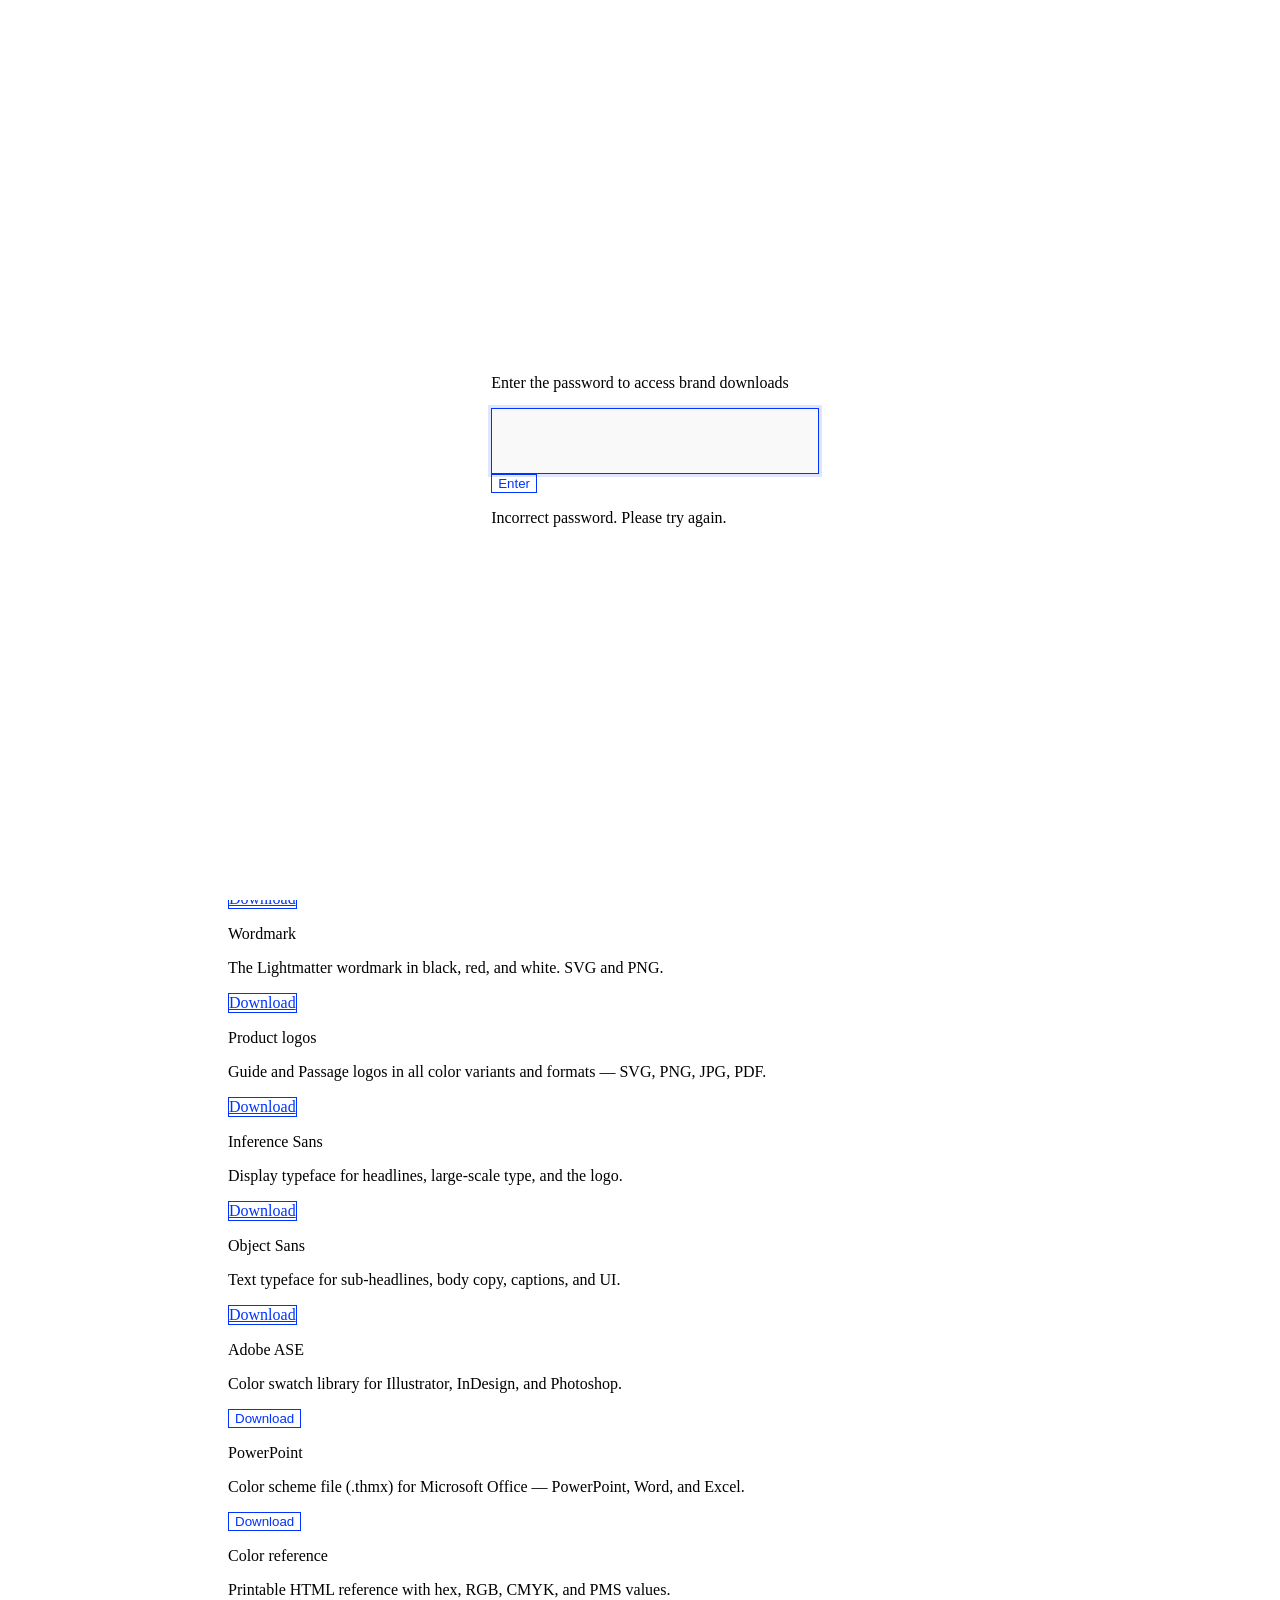
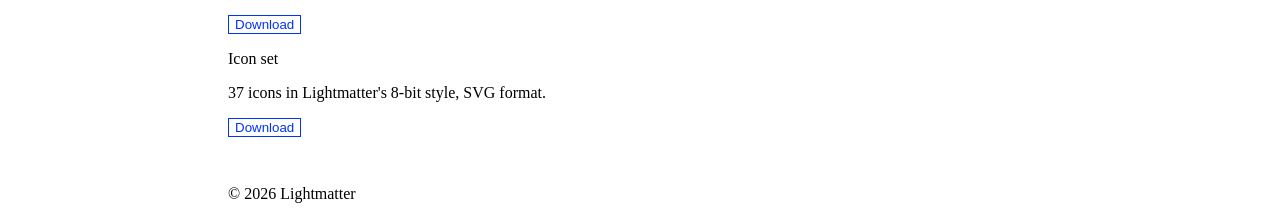
==== commit ccc8d64c: "Rename 'PowerPoint theme' to 'PowerPoint' on downloads page Co-Authored-By: Claude Sonnet 4.6 <norep" ====
--- a/downloads.html
+++ b/downloads.html
@@ -237,7 +237,7 @@
           <img width="48" height="24" src="assets/images/logos/lm-logomark-red.svg" alt="Lightmatter">
         </a>
         <nav class="hidden md:flex xl:hidden items-center gap-4" aria-label="Sections">
-          <a class="nav-link" href="index.html#logo">Logos</a>
+          <a class="nav-link" href="index.html#logos">Logos</a>
           <a class="nav-link" href="index.html#color">Color</a>
           <a class="nav-link" href="index.html#type">Type</a>
           <a class="nav-link" href="index.html#icons">Icons</a>
@@ -262,7 +262,7 @@
     </div>
     <div id="mobile-menu" class="mobile-menu md:hidden absolute left-0 right-0 top-full border-b border-gray-300 bg-white/95 backdrop-blur" aria-hidden="true">
       <nav class="container-fluid flex flex-col py-2" aria-label="Sections">
-        <a class="nav-link-mobile" href="index.html#logo">Logos</a>
+        <a class="nav-link-mobile" href="index.html#logos">Logos</a>
         <a class="nav-link-mobile" href="index.html#color">Color</a>
         <a class="nav-link-mobile" href="index.html#type">Type</a>
         <a class="nav-link-mobile" href="index.html#icons">Icons</a>
@@ -290,7 +290,7 @@
         <!-- Logo Group -->
         <li class="toc-group flex flex-col">
           <div class="toc-item" data-level="h2">
-            <a class="toc-a" href="index.html#logo">
+            <a class="toc-a" href="index.html#logos">
               <div class="toc-text"><span class="toc-text-inner">Logos</span></div>
             </a>
           </div>
@@ -519,7 +519,7 @@
 
           <div class="flex flex-col sm:flex-row sm:items-center gap-4 py-5 border-b border-gray-200">
             <div class="flex-1 flex flex-col gap-1">
-              <p class="font-medium text-base text-gray-900">PowerPoint theme</p>
+              <p class="font-medium text-base text-gray-900">PowerPoint</p>
               <p class="text-sm leading-[1.5] text-gray-500">Color scheme file (.thmx) for Microsoft Office — PowerPoint, Word, and Excel.</p>
             </div>
             <button type="button" onclick="downloadColorTHMX()" class="cta-blue px-4 py-2 text-sm font-medium shrink-0 w-28 self-start sm:self-center">Download</button>
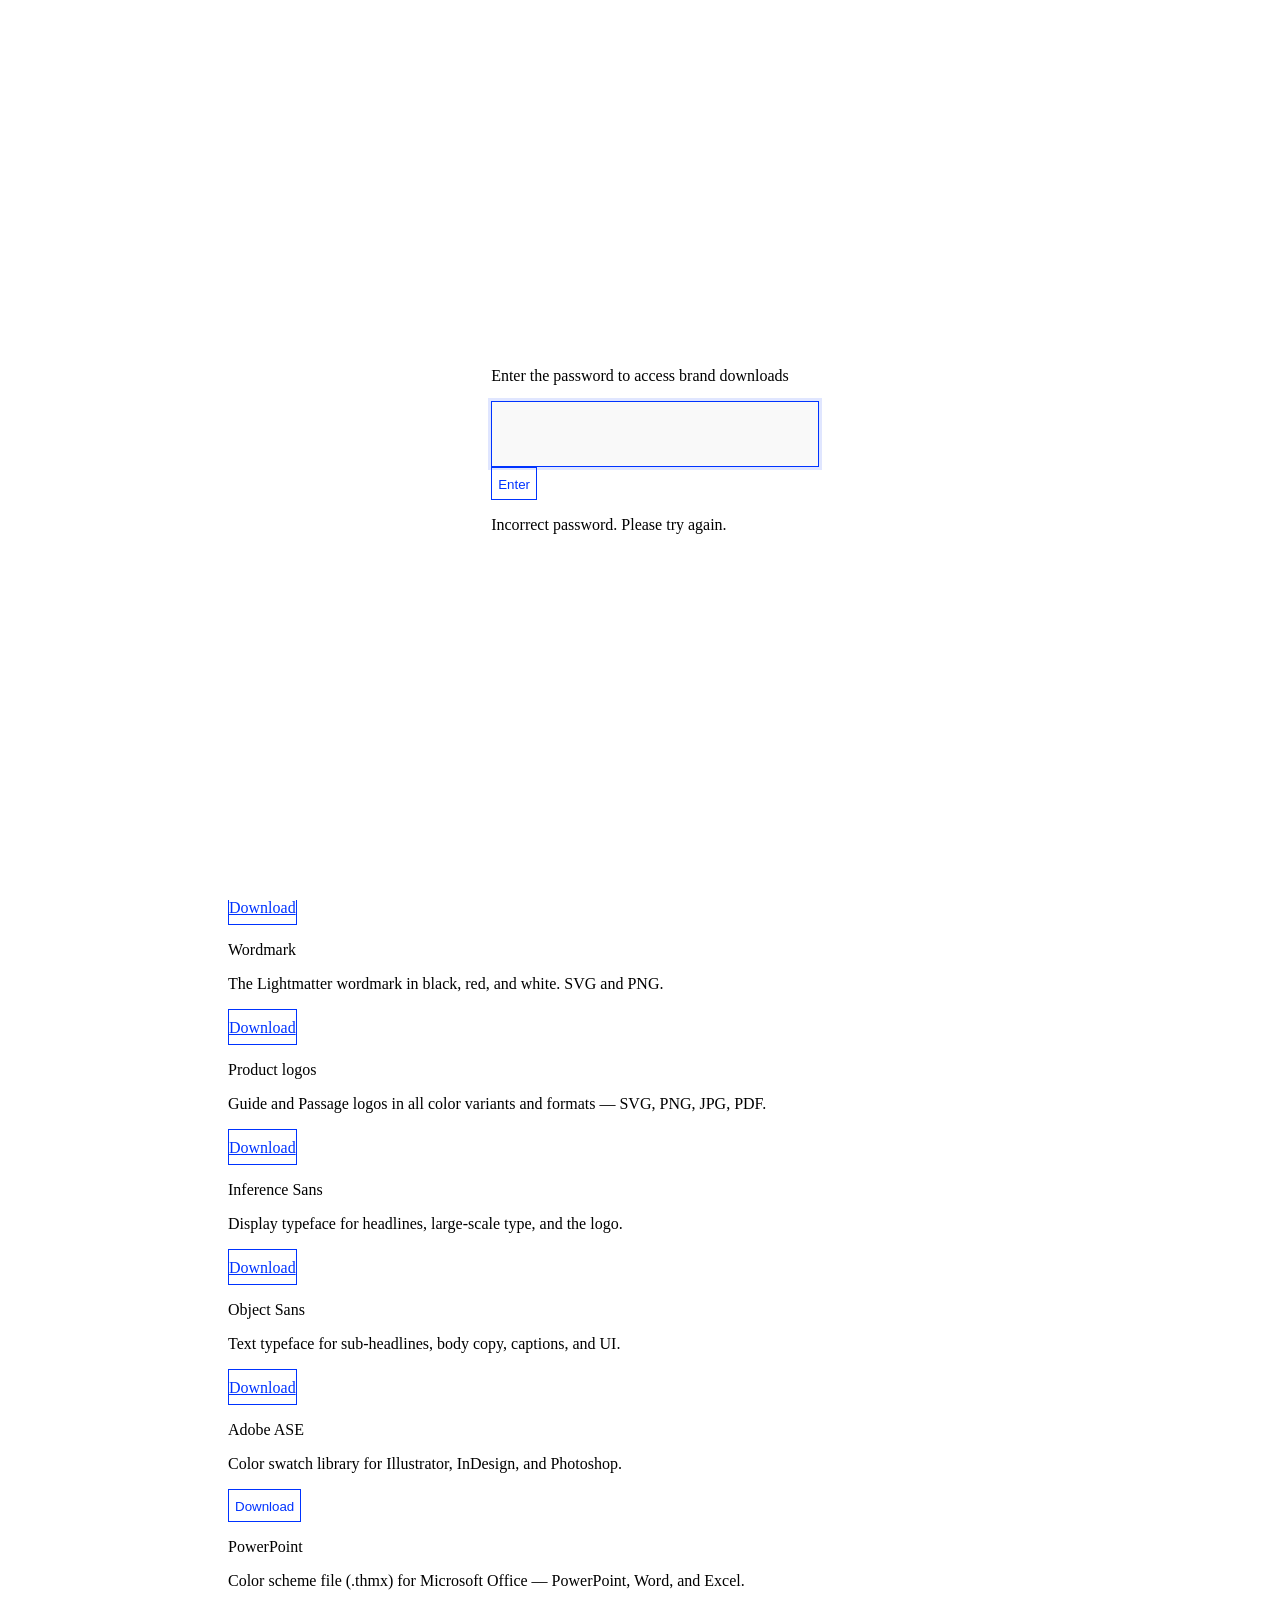
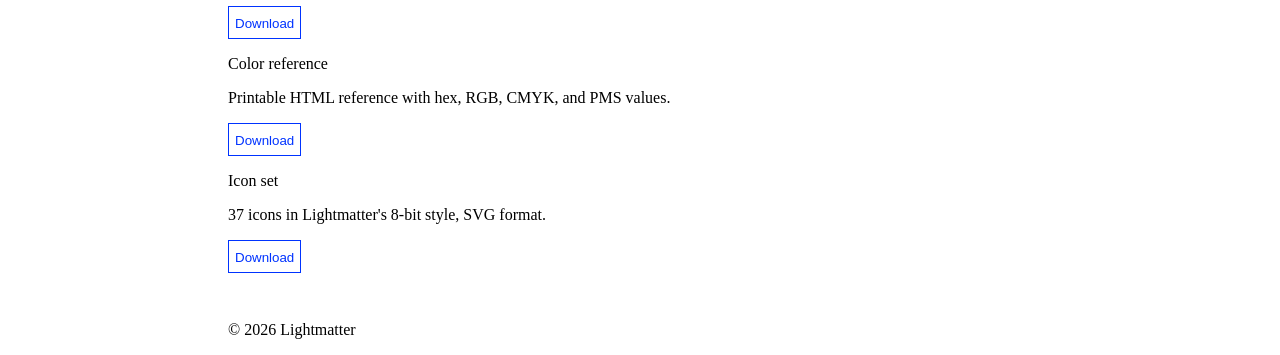
==== commit 7c2b8a95: "Extract shared styles to assets/css/shared.css Moves fonts, nav, TOC, cta-blue, reveal animation, an" ====
--- a/downloads.html
+++ b/downloads.html
@@ -9,6 +9,7 @@
   <link rel="preconnect" href="https://fonts.googleapis.com">
   <link rel="preconnect" href="https://fonts.gstatic.com" crossorigin>
   <link href="https://fonts.googleapis.com/css2?family=DM+Sans:wght@400;500&display=swap" rel="stylesheet">
+  <link rel="stylesheet" href="assets/css/shared.css">
   <script src="assets/tailwind.js"></script>
   <script>
     tailwind.config = {
@@ -51,164 +52,32 @@
   </script>
 
   <style>
-    @font-face { font-family:'Inference Sans'; src:url('assets/fonts/Inference_Sans.woff2') format('woff2'); font-weight:400; font-style:normal; font-display:block; }
-    @font-face { font-family:'Object Sans'; src:url('assets/fonts/ObjectSans-Regular.woff2') format('woff2'); font-weight:400; font-style:normal; font-display:swap; }
-    @font-face { font-family:'Object Sans'; src:url('assets/fonts/ObjectSans-Medium.woff2') format('woff2'); font-weight:500; font-style:normal; font-display:swap; }
-
-    .container-fluid { width:100%; max-width:1440px; margin:0 auto; padding-left:32px; padding-right:32px; }
-    @media (min-width:768px){ .container-fluid{ padding-left:48px; padding-right:48px; } }
-    @media (min-width:1024px){ .container-fluid{ padding-left:96px; padding-right:96px; } }
-    @media (min-width:1280px){ .container-fluid{ padding-left:220px; padding-right:182px; } }
-
-    .nav-link { font-size:13px; letter-spacing:0.02em; line-height:1; color:#000; text-decoration:none; transition:color .15s; }
-    .nav-link:hover { color:#FF3300; }
-    .nav-link.active { color:#FF3300; }
-
-    .mobile-menu { opacity:0; transform:translateY(-8px); pointer-events:none; transition:opacity .2s ease, transform .2s ease; }
-    .mobile-menu.is-open { opacity:1; transform:translateY(0); pointer-events:auto; }
-    .nav-link-mobile { display:block; padding:13px 0; font-size:18px; color:#000; text-decoration:none; border-top:1px solid #EEEEEE; transition:color .15s; }
-    .nav-link-mobile:first-child { border-top:0; }
-    .nav-link-mobile:hover, .nav-link-mobile.active { color:#FF3300; }
-
-    :root {
-      --toc-transition-duration: 0.32s;
-      --toc-easing: cubic-bezier(.16,1,.3,1);
-    }
-    .post-toc-wrap {
-      left: 16px;
-      top: calc(50vh - 36px);
-      width: 150px;
-      transition: transform var(--toc-transition-duration) var(--toc-easing);
-    }
-    @media (min-width:1280px) { .post-toc-wrap { left: 24px; } }
-    .post-toc-inner {
-      transition: transform var(--toc-transition-duration) var(--toc-easing), opacity var(--toc-transition-duration) var(--toc-easing);
-    }
-    .toc-measuring, .toc-measuring * { transition: none !important; }
-    .toc-a {
-      position: relative;
-      display: flex;
-      align-items: center;
-      transition: color 0.14s ease, height var(--toc-transition-duration) var(--toc-easing), padding var(--toc-transition-duration) var(--toc-easing);
-      transform-origin: left;
-      height: var(--expanded-link-height, 22px);
-      text-decoration: none;
-    }
-    [data-level="h2"] .toc-a {
-      padding-left: 0;
-      font-size: 13px;
-      line-height: 1.2;
-      font-weight: 400;
-      color: #000;
-    }
-    [data-level="h3"] .toc-a {
-      padding-left: 10px;
-      font-size: 12px;
-      line-height: 1.25;
-      color: #000;
-    }
-    .toc-a:hover, .toc-a:focus-visible { color: #FF3300; }
-    .toc-item.active .toc-a { color: #FF3300; }
-    .toc-group:has(.toc-sub-list .toc-item.active) > .toc-item .toc-a { color: #FF3300; }
-    .toc-text {
-      transform-origin: left center;
-      will-change: transform;
-      white-space: nowrap;
-      transition: transform var(--toc-transition-duration) var(--toc-easing), opacity var(--toc-transition-duration) var(--toc-easing), color var(--toc-transition-duration) var(--toc-easing);
-    }
-    .toc-sub-list {
-      max-height: var(--toc-sub-list-height, 240px);
-      opacity: 1;
-      overflow: hidden;
-      padding-top: 4px !important;
-      row-gap: 2px !important;
-      transition: max-height var(--toc-transition-duration) var(--toc-easing), opacity var(--toc-transition-duration) var(--toc-easing);
-    }
-    .toc-collapsed .toc-list { gap: 8px; }
-    .toc-collapsed [data-level="h2"] .toc-a { padding-left: 0; height: 18px; }
-    .toc-collapsed [data-level="h3"] .toc-a { padding-left: 10px; height: 16px; }
-    .toc-collapsed .toc-text { transform: scale(1, 1); opacity: 1; pointer-events: auto; }
-    .toc-collapsed .toc-sub-list { max-height: 0; opacity: 0; }
-    .toc-collapsed.toc-hover .toc-list { gap: 7px; }
-    .toc-collapsed.toc-hover .toc-a { height: 18px; }
-    .toc-collapsed.toc-hover [data-level="h2"] .toc-a { padding-left: 0; }
-    .toc-collapsed.toc-hover [data-level="h3"] .toc-a { padding-left: 10px; }
-    .toc-collapsed.toc-hover .toc-sub-list { max-height: var(--toc-sub-list-height, 240px); opacity: 1; }
-    .toc-collapsed.toc-hover .toc-text { transform: scale(1, 1); opacity: 1; pointer-events: auto; }
-    .toc-collapsed:not(.toc-hover) .toc-item[data-level="h3"].active .toc-a { color: #7a7a7a; }
-
-    [id] { scroll-margin-top:90px; }
-    .eyebrow { font-family:'Object Sans',sans-serif; font-size:12px; font-weight:500; text-transform:uppercase; letter-spacing:0.04em; color:#FF3300; }
-    .cta-blue {
-      display:inline-flex; align-items:center; justify-content:center;
-      border:1px solid #0033FF; color:#0033FF; background:transparent;
-      transition:background-color .2s ease, color .2s ease, border-color .2s ease;
-      cursor:pointer;
-    }
-    .cta-blue:hover { background:#0033FF; color:#fff; border-color:#0033FF; }
-
-    html.reveal-mode .lm-reveal-item {
-      opacity:0; transform:translate3d(0,28px,0);
-      transition:opacity .8s cubic-bezier(.2,.7,.2,1), transform .8s cubic-bezier(.2,.7,.2,1);
-      will-change:opacity, transform;
-    }
-    html.reveal-mode .lm-reveal-item.is-in { opacity:1; transform:none; }
-    @media (prefers-reduced-motion:reduce) {
-      html.reveal-mode .lm-reveal-item { transition:none !important; opacity:1 !important; transform:none !important; }
-    }
-
-    html.dark body             { background-color:#000 !important; color:#e5e5e5; }
-    html.dark header           { background-color:rgba(0,0,0,0.97) !important; border-bottom-color:#282828; }
-    html.dark #mobile-menu     { background-color:rgba(0,0,0,0.97) !important; border-bottom-color:#282828; }
-    html.dark .bg-white        { background-color:#0d0d0d !important; }
-    html.dark .bg-gray-100     { background-color:#000 !important; }
-    html.dark footer           { background-color:#111 !important; border-top:1px solid #282828; }
-    html.dark .text-gray-900   { color:#e5e5e5; }
-    html.dark .text-gray-600   { color:#999; }
-    html.dark .text-gray-500   { color:#8a8a8a; }
-    html.dark .border-gray-200 { border-color:#1e1e1e; }
-    html.dark .border-gray-300 { border-color:#222; }
-    html.dark .nav-link        { color:#ccc; }
-    html.dark .nav-link:hover  { color:#FF3300; }
-    html.dark .nav-link.active { color:#FF3300; }
-    html.dark .nav-link-mobile { color:#ccc; border-top-color:#222; }
-    html.dark .nav-link-mobile:hover, html.dark .nav-link-mobile.active { color:#FF3300; }
-    html.dark .hover\:text-red-500:hover { color:#FF3300 !important; }
-    html.dark #dark-toggle, html.dark #menu-toggle { color:#fff; }
-    html.dark .cta-blue        { color:#fff; border-color:#fff; }
-    html.dark .cta-blue:hover  { background-color:#fff; color:#000; border-color:#fff; }
     html.dark header a[href="index.html#top"] img { filter:brightness(0) invert(1); }
-    html.dark [data-level="h2"] .toc-a { color:#999; }
-    html.dark [data-level="h3"] .toc-a { color:#777; }
-    html.dark .toc-a:hover, html.dark .toc-a:focus-visible { color:#FF3300; }
-    html.dark .toc-item.active .toc-a { color:#FF3300; }
-    html.dark .toc-group:has(.toc-sub-list .toc-item.active) > .toc-item .toc-a { color:#FF3300; }
-    html.dark .toc-collapsed:not(.toc-hover) .toc-item[data-level="h3"].active .toc-a { color:#777; }
 
     /* Password gate */
     #pw-gate { position:fixed; inset:0; z-index:100; display:flex; align-items:center; justify-content:center; background:#fff; padding:24px; }
     html.dark #pw-gate { background:#000; }
     html.lm-authed #pw-gate, #pw-gate.is-hidden { display:none; }
     #pw-input {
-      width: 100%;
-      height: 44px;
-      background-color: #f9f9f9;
-      border: 1px solid #d4d4d4;
-      border-radius: 0;
-      padding: 10px 14px;
-      font-family: 'DM Sans', 'Object Sans', sans-serif;
-      font-size: 16px;
-      line-height: 24px;
-      color: #000000;
-      outline: none;
-      transition: border-color .15s ease, box-shadow .15s ease;
+      width:100%;
+      height:44px;
+      background-color:#f9f9f9;
+      border:1px solid #d4d4d4;
+      border-radius:0;
+      padding:10px 14px;
+      font-family:'DM Sans','Object Sans',sans-serif;
+      font-size:16px;
+      line-height:24px;
+      color:#000;
+      outline:none;
+      transition:border-color .15s ease, box-shadow .15s ease;
     }
-    #pw-input::placeholder { color: #757575; transition: color .1s ease; }
-    #pw-input:focus::placeholder { color: transparent; }
-    #pw-input:focus { border-color: #0033ff; box-shadow: 0 0 0 3px rgba(0,51,255,0.12); }
-    html.dark #pw-input { background-color: #1a1a1a; border-color: #333333; color: #e5e5e5; }
-    html.dark #pw-input::placeholder { color: #8a8a8a; }
-    html.dark #pw-input:focus::placeholder { color: transparent; }
+    #pw-input::placeholder { color:#757575; transition:color .1s ease; }
+    #pw-input:focus::placeholder { color:transparent; }
+    #pw-input:focus { border-color:#0033ff; box-shadow:0 0 0 3px rgba(0,51,255,0.12); }
+    html.dark #pw-input { background-color:#1a1a1a; border-color:#333; color:#e5e5e5; }
+    html.dark #pw-input::placeholder { color:#8a8a8a; }
+    html.dark #pw-input:focus::placeholder { color:transparent; }
   </style>
 
   <!-- Skip the gate if already unlocked this session (runs before paint to avoid a flash) -->
--- a/assets/css/shared.css
+++ b/assets/css/shared.css
@@ -0,0 +1,162 @@
+@font-face { font-family:'Inference Sans'; src:url('../fonts/Inference_Sans.woff2') format('woff2'); font-weight:400; font-style:normal; font-display:block; }
+@font-face { font-family:'Object Sans'; src:url('../fonts/ObjectSans-Regular.woff2') format('woff2'); font-weight:400; font-style:normal; font-display:swap; }
+@font-face { font-family:'Object Sans'; src:url('../fonts/ObjectSans-Medium.woff2') format('woff2'); font-weight:500; font-style:normal; font-display:swap; }
+
+.container-fluid { width:100%; max-width:1440px; margin:0 auto; padding-left:32px; padding-right:32px; }
+@media (min-width:768px){ .container-fluid{ padding-left:48px; padding-right:48px; } }
+@media (min-width:1024px){ .container-fluid{ padding-left:96px; padding-right:96px; } }
+@media (min-width:1280px){ .container-fluid{ padding-left:220px; padding-right:182px; } }
+
+.nav-link { font-size:13px; letter-spacing:0.02em; line-height:1; color:#000; text-decoration:none; transition:color .15s; }
+.nav-link:hover { color:#FF3300; }
+.nav-link.active { color:#FF3300; }
+
+.mobile-menu { opacity:0; transform:translateY(-8px); pointer-events:none; transition:opacity .2s ease, transform .2s ease; }
+.mobile-menu.is-open { opacity:1; transform:translateY(0); pointer-events:auto; }
+.nav-link-mobile { display:block; padding:13px 0; font-size:18px; color:#000; text-decoration:none; border-top:1px solid #EEEEEE; transition:color .15s; }
+.nav-link-mobile:first-child { border-top:0; }
+.nav-link-mobile:hover, .nav-link-mobile.active { color:#FF3300; }
+
+:root {
+  --toc-transition-duration: 0.32s;
+  --toc-easing: cubic-bezier(.16,1,.3,1);
+}
+.post-toc-wrap {
+  left: 16px;
+  top: calc(50vh - 36px);
+  width: 150px;
+  transition: transform var(--toc-transition-duration) var(--toc-easing);
+}
+@media (min-width:1280px) {
+  .post-toc-wrap { left: 24px; }
+}
+.post-toc-inner {
+  transition: transform var(--toc-transition-duration) var(--toc-easing), opacity var(--toc-transition-duration) var(--toc-easing);
+}
+.toc-measuring, .toc-measuring * { transition: none !important; }
+.toc-a {
+  position: relative;
+  display: flex;
+  align-items: center;
+  transition: color 0.14s ease,
+              height var(--toc-transition-duration) var(--toc-easing),
+              padding var(--toc-transition-duration) var(--toc-easing);
+  transform-origin: left;
+  height: var(--expanded-link-height, 22px);
+  text-decoration: none;
+}
+[data-level="h2"] .toc-a {
+  padding-left: 0;
+  font-size: 13px;
+  line-height: 1.2;
+  font-weight: 400;
+  color: #000;
+}
+[data-level="h3"] .toc-a {
+  padding-left: 10px;
+  font-size: 12px;
+  line-height: 1.25;
+  color: #000;
+}
+.toc-a:hover, .toc-a:focus-visible { color: #FF3300; }
+.toc-item.active .toc-a { color: #FF3300; }
+.toc-group:has(.toc-sub-list .toc-item.active) > .toc-item .toc-a { color: #FF3300; }
+.toc-group:has(.toc-sub-list .toc-item.active) > .toc-item .toc-a:hover,
+.toc-group:has(.toc-sub-list .toc-item.active) > .toc-item .toc-a:focus-visible,
+.toc-item.active .toc-a:hover,
+.toc-item.active .toc-a:focus-visible { color: #FF3300; }
+.toc-text {
+  transform-origin: left center;
+  will-change: transform;
+  white-space: nowrap;
+  transition: transform var(--toc-transition-duration) var(--toc-easing),
+              opacity var(--toc-transition-duration) var(--toc-easing),
+              color var(--toc-transition-duration) var(--toc-easing);
+}
+.toc-sub-list {
+  max-height: var(--toc-sub-list-height, 240px);
+  opacity: 1;
+  overflow: hidden;
+  padding-top: 4px !important;
+  row-gap: 2px !important;
+  transition: max-height var(--toc-transition-duration) var(--toc-easing),
+              opacity var(--toc-transition-duration) var(--toc-easing);
+}
+.toc-collapsed .toc-list { gap: 8px; }
+.toc-collapsed [data-level="h2"] .toc-a { padding-left: 0; height: 18px; }
+.toc-collapsed [data-level="h3"] .toc-a { padding-left: 10px; height: 16px; }
+.toc-collapsed .toc-text { transform: scale(1, 1); opacity: 1; pointer-events: auto; }
+.toc-collapsed .toc-sub-list { max-height: 0; opacity: 0; }
+.toc-collapsed.toc-hover .toc-list { gap: 7px; }
+.toc-collapsed.toc-hover .toc-a { height: 18px; }
+.toc-collapsed.toc-hover [data-level="h2"] .toc-a { padding-left: 0; }
+.toc-collapsed.toc-hover [data-level="h3"] .toc-a { padding-left: 10px; }
+.toc-collapsed.toc-hover .toc-sub-list { max-height: var(--toc-sub-list-height, 240px); opacity: 1; }
+.toc-collapsed.toc-hover .toc-text { transform: scale(1, 1); opacity: 1; pointer-events: auto; }
+.toc-collapsed:not(.toc-hover) .toc-item[data-level="h3"].active .toc-a { color: #000; }
+
+[id] { scroll-margin-top:90px; }
+.eyebrow { font-family:'Object Sans',sans-serif; font-size:12px; font-weight:500; text-transform:uppercase; letter-spacing:0.04em; color:#FF3300; }
+
+.cta-blue {
+  display:inline-flex;
+  align-items:center;
+  justify-content:center;
+  gap:0.5rem;
+  border:1px solid #0033FF;
+  color:#0033FF;
+  background:transparent;
+  cursor:pointer;
+  transition:background-color .2s ease, color .2s ease, border-color .2s ease;
+  padding-top:9px !important;
+  padding-bottom:7px !important;
+}
+.cta-blue:hover { background:#0033FF; color:#fff; border-color:#0033FF; }
+
+html.reveal-mode .lm-reveal-item {
+  opacity:0;
+  transform:translate3d(0,28px,0);
+  transition:opacity .8s cubic-bezier(.2,.7,.2,1), transform .8s cubic-bezier(.2,.7,.2,1);
+  will-change:opacity, transform;
+}
+html.reveal-mode .lm-reveal-item.is-in { opacity:1; transform:none; }
+@media (prefers-reduced-motion:reduce) {
+  html.reveal-mode .lm-reveal-item { transition:none !important; opacity:1 !important; transform:none !important; }
+}
+
+html.dark body             { background-color:#000 !important; color:#e5e5e5; }
+html.dark header           { background-color:rgba(0,0,0,0.97) !important; border-bottom-color:#282828; }
+html.dark #mobile-menu     { background-color:rgba(0,0,0,0.97) !important; border-bottom-color:#282828; }
+html.dark .bg-white        { background-color:#0d0d0d !important; }
+html.dark .bg-gray-100     { background-color:#000 !important; }
+html.dark footer           { background-color:#111 !important; border-top:1px solid #282828; }
+html.dark .text-gray-900   { color:#e5e5e5; }
+html.dark .text-gray-700   { color:#ccc; }
+html.dark .text-gray-600   { color:#999; }
+html.dark .text-gray-500   { color:#8a8a8a; }
+html.dark .text-gray-400   { color:#666; }
+html.dark .text-gray-300   { color:#555; }
+html.dark .border-gray-900 { border-color:#333; }
+html.dark .border-gray-700 { border-color:#2a2a2a; }
+html.dark .border-gray-300 { border-color:#222; }
+html.dark .border-gray-200 { border-color:#1e1e1e; }
+html.dark .border-b        { border-bottom-color:#222; }
+html.dark .border-t        { border-top-color:#222; }
+html.dark .border-b-2      { border-bottom-color:#2a2a2a; }
+html.dark .border-t-2      { border-top-color:#2a2a2a; }
+html.dark .border-l        { border-left-color:#2a2a2a; }
+html.dark .nav-link        { color:#ccc; }
+html.dark .nav-link:hover  { color:#FF3300; }
+html.dark .nav-link.active { color:#FF3300; }
+html.dark .nav-link-mobile { color:#ccc; border-top-color:#222; }
+html.dark .nav-link-mobile:hover, html.dark .nav-link-mobile.active { color:#FF3300; }
+html.dark .hover\:text-red-500:hover { color:#FF3300 !important; }
+html.dark #dark-toggle, html.dark #menu-toggle { color:#fff; }
+html.dark .cta-blue        { color:#fff; border-color:#fff; }
+html.dark .cta-blue:hover  { background-color:#fff; color:#000; border-color:#fff; }
+html.dark [data-level="h2"] .toc-a { color:#999; }
+html.dark [data-level="h3"] .toc-a { color:#777; }
+html.dark .toc-a:hover, html.dark .toc-a:focus-visible { color:#FF3300; }
+html.dark .toc-item.active .toc-a { color:#FF3300; }
+html.dark .toc-group:has(.toc-sub-list .toc-item.active) > .toc-item .toc-a { color:#FF3300; }
+html.dark .toc-collapsed:not(.toc-hover) .toc-item[data-level="h3"].active .toc-a { color:#777; }
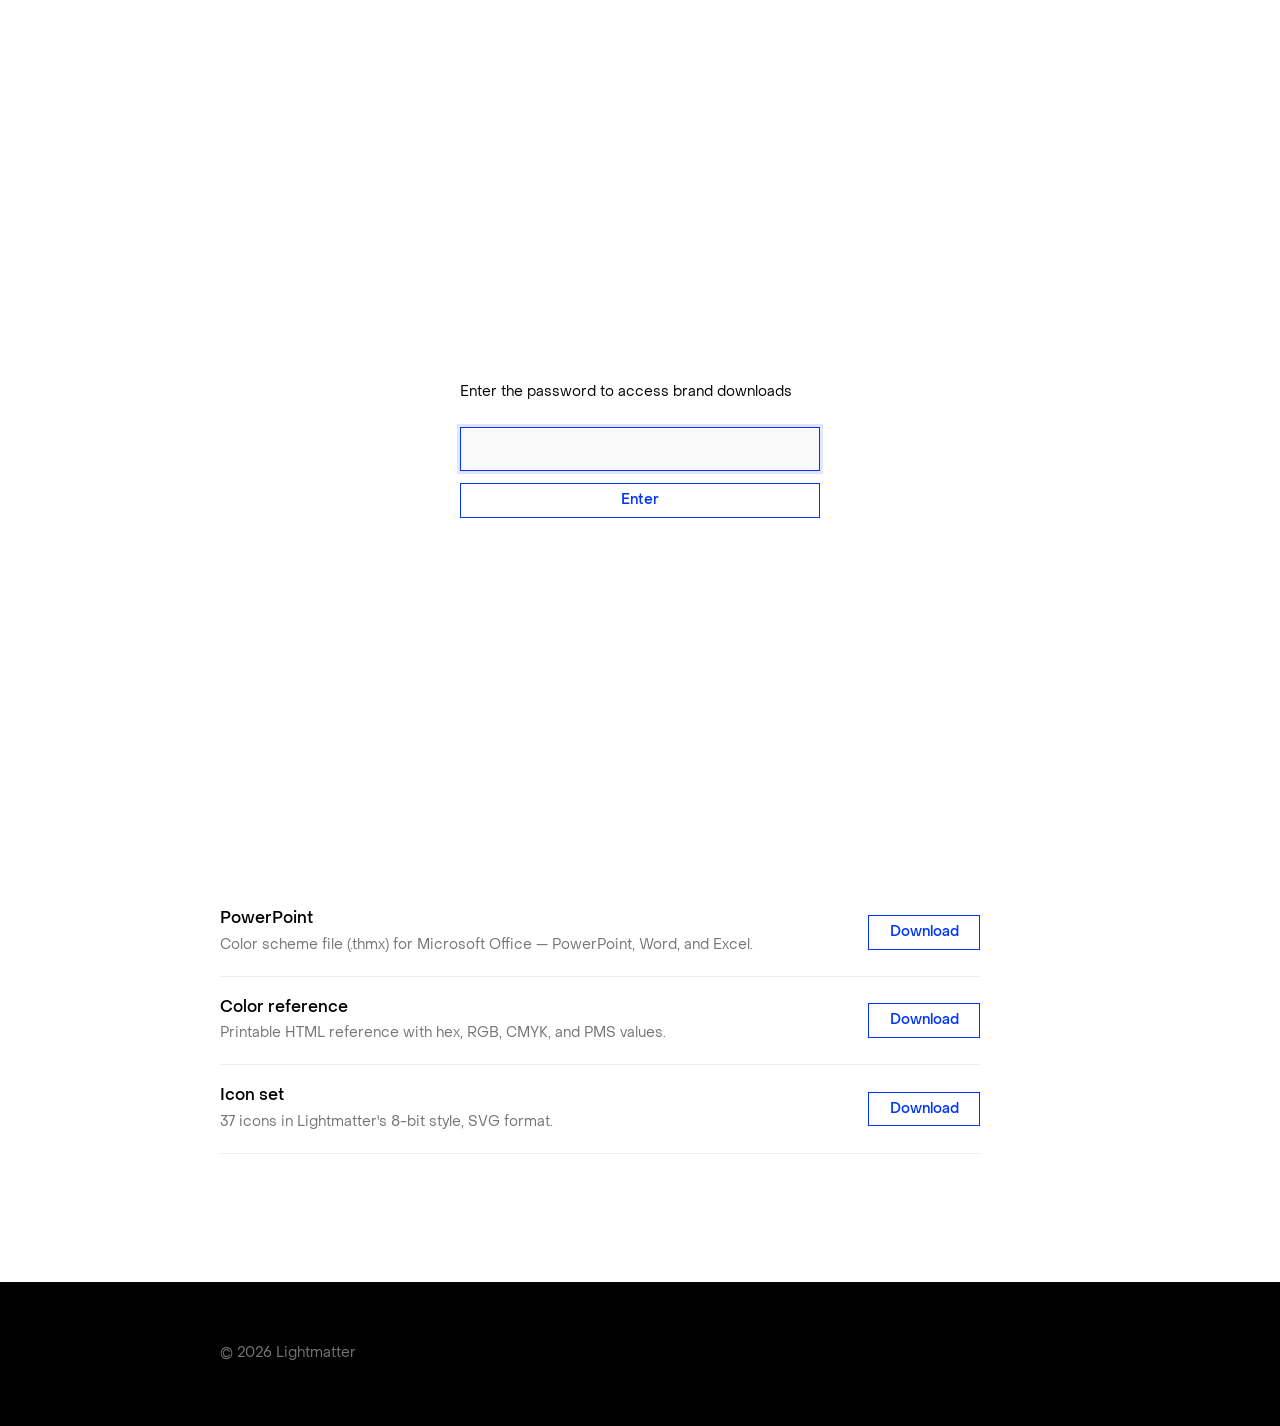
==== commit 309ec774: "Polish brand site for review and publish" ====
--- a/downloads.html
+++ b/downloads.html
@@ -1,5 +1,5 @@
 <!DOCTYPE html>
-<html id="top" class="no-js overflow-x-hidden scroll-smooth" lang="en-US">
+<html class="no-js overflow-x-hidden scroll-smooth" lang="en-US">
 <head>
   <meta charset="UTF-8">
   <meta name="viewport" content="width=device-width, initial-scale=1.0">
@@ -9,50 +9,15 @@
   <link rel="preconnect" href="https://fonts.googleapis.com">
   <link rel="preconnect" href="https://fonts.gstatic.com" crossorigin>
   <link href="https://fonts.googleapis.com/css2?family=DM+Sans:wght@400;500&display=swap" rel="stylesheet">
+  <link rel="preload" href="assets/fonts/Inference_Sans.woff2" as="font" type="font/woff2">
+  <link rel="preload" href="assets/fonts/ObjectSans-Regular.woff2" as="font" type="font/woff2">
+  <link rel="preload" href="assets/fonts/ObjectSans-Medium.woff2" as="font" type="font/woff2">
+  <link rel="icon" href="assets/images/logo-lm.svg" type="image/svg+xml">
+  <link rel="stylesheet" href="assets/css/tailwind-generated.css">
   <link rel="stylesheet" href="assets/css/shared.css">
-  <script src="assets/tailwind.js"></script>
-  <script>
-    tailwind.config = {
-      darkMode: 'class',
-      theme: {
-        extend: {
-          colors: {
-            red:     { 500: '#FF3300' },
-            cyan:    { 500: '#00E7E7' },
-            blue:    { 500: '#0033FF' },
-            purple:  { 500: '#7300FF' },
-            magenta: { 500: '#FF00DB' },
-            gray: {
-              900: '#000000', 700: '#333333', 600: '#333333', 500: '#757575',
-              400: '#BBBBBB', 300: '#D4D4D4', 200: '#EEEEEE', 100: '#F9F9F9',
-            },
-          },
-          fontFamily: {
-            sans: ['"Object Sans"', '"Inter"', '"Helvetica Neue"', 'Arial', 'sans-serif'],
-            display: ['"Inference Sans"', '"Impact"', '"Arial Narrow"', 'sans-serif'],
-            'dm-sans': ['"DM Sans"', 'Arial', 'sans-serif'],
-          },
-          fontSize: {
-            '7xl': ['119px', { lineHeight: '1', letterSpacing: '-4px' }],
-            '6xl': ['95px', { lineHeight: '1', letterSpacing: '-3.8px' }],
-            '5xl': ['76px', { lineHeight: '1.1', letterSpacing: '-3.04px' }],
-            '4xl': ['61px', { lineHeight: '1.1', letterSpacing: '-2.44px' }],
-            '2xl': ['39px', { lineHeight: '1.1', letterSpacing: '-0.78px' }],
-            xl:   ['31px', { lineHeight: '1.1', letterSpacing: '-0.31px' }],
-            lg:   ['25px', { lineHeight: '1.4' }],
-            base: ['16px', { lineHeight: '1.4' }],
-            sm:   ['14px', { lineHeight: '1.2' }],
-            xs:   ['12px', { lineHeight: '1.4' }],
-          },
-          spacing: { 'header': '75px' },
-          height: { 'header': '75px' },
-        },
-      },
-    }
-  </script>
 
   <style>
-    html.dark header a[href="index.html#top"] img { filter:brightness(0) invert(1); }
+    html.dark header a[href="index.html#brand-guidelines"] img { filter:brightness(0) invert(1); }
 
     /* Password gate */
     #pw-gate { position:fixed; inset:0; z-index:100; display:flex; align-items:center; justify-content:center; background:#fff; padding:24px; }
@@ -102,7 +67,7 @@
   <header class="fixed left-0 right-0 top-0 z-50 h-header border-b border-gray-300 bg-white/95 backdrop-blur">
     <div class="container-fluid h-full">
       <div class="h-full flex items-center justify-between gap-6">
-        <a class="flex items-baseline gap-5 shrink-0" href="index.html#top">
+        <a class="flex items-baseline gap-5 shrink-0" href="index.html#brand-guidelines">
           <img width="48" height="24" src="assets/images/logos/lm-logomark-red.svg" alt="Lightmatter">
         </a>
         <nav class="hidden md:flex xl:hidden items-center gap-4" aria-label="Sections">
@@ -145,7 +110,7 @@
 
   <!-- ── TOC rail ──────────────────────────────────────────────────────────── -->
   <aside id="toc-rail" class="post-toc-wrap hidden xl:block fixed -translate-y-1/2 z-40">
-    <div class="post-toc-inner toc-collapsed font-sans opacity-0 transition-opacity duration-200">
+    <div class="post-toc-inner toc-collapsed font-sans">
       <ul class="toc-list flex flex-col gap-2">
         <!-- Hero -->
         <li class="toc-group flex flex-col">
@@ -417,13 +382,13 @@
   </main>
 
   <footer class="bg-gray-900 text-white">
-    <div class="container-fluid py-16 flex flex-col gap-8">
-      <a href="index.html#top" class="block w-[56px]"><img src="assets/images/logos/lm-logomark-white.png" alt="Lightmatter" width="56" height="28"></a>
+    <div class="container-fluid py-16">
       <p class="text-sm text-gray-500">&copy; 2026 Lightmatter</p>
     </div>
   </footer>
 
   <script src="assets/icon-svg-data.js"></script>
+  <script src="assets/js/shared.js"></script>
   <script>
     // ── Password gate ─────────────────────────────────────────────────────
     // NOTE: this is a light deterrent, not real security — the password lives
@@ -463,84 +428,6 @@
           input.value = '';
           input.focus();
         }
-      });
-    })();
-
-    // ── TOC rail ──────────────────────────────────────────────────────────
-    (function () {
-      var postTocInner = document.querySelector('.post-toc-inner');
-      var tocRail      = document.getElementById('toc-rail');
-      var tocLinks     = document.querySelectorAll('.toc-a');
-
-      function initDimensions() {
-        tocLinks.forEach(function (link) {
-          var textInner = link.querySelector('.toc-text-inner');
-          if (textInner) {
-            var height = link.offsetHeight || 22;
-            link.style.setProperty('--expanded-link-height', height + 'px');
-          }
-        });
-      }
-      function measureSubListHeights() {
-        if (!postTocInner) return;
-        postTocInner.classList.add('toc-measuring', 'toc-hover');
-        document.querySelectorAll('.toc-sub-list').forEach(function (list) {
-          var h = list.scrollHeight;
-          if (h > 0) list.style.setProperty('--toc-sub-list-height', (h + 2) + 'px');
-        });
-        postTocInner.classList.remove('toc-measuring', 'toc-hover');
-      }
-      window.addEventListener('load', function () { initDimensions(); measureSubListHeights(); });
-      initDimensions();
-      measureSubListHeights();
-      if (postTocInner) postTocInner.style.opacity = '1';
-
-      if (tocRail && postTocInner) {
-        var collapseTimer;
-        tocRail.addEventListener('mouseenter', function () {
-          clearTimeout(collapseTimer);
-          postTocInner.classList.add('toc-hover');
-        });
-        tocRail.addEventListener('mouseleave', function () {
-          collapseTimer = setTimeout(function () {
-            postTocInner.classList.remove('toc-hover');
-          }, 250);
-        });
-      }
-    })();
-
-    // ── Dark mode ─────────────────────────────────────────────────────────
-    function toggleDarkMode() {
-      var isDark = document.documentElement.classList.toggle('dark');
-      document.querySelectorAll('.dark-toggle-moon').forEach(function (el) { el.classList.toggle('hidden', isDark); });
-      document.querySelectorAll('.dark-toggle-sun').forEach(function (el) { el.classList.toggle('hidden', !isDark); });
-      document.querySelectorAll('.dark-toggle-btn').forEach(function (el) {
-        el.setAttribute('aria-label', isDark ? 'Switch to light mode' : 'Switch to dark mode');
-      });
-    }
-
-    // ── Mobile menu ───────────────────────────────────────────────────────
-    (function () {
-      var btn  = document.getElementById('menu-toggle');
-      var menu = document.getElementById('mobile-menu');
-      if (!btn || !menu) return;
-      var iconOpen  = btn.querySelector('.icon-open');
-      var iconClose = btn.querySelector('.icon-close');
-      function setOpen(open) {
-        menu.classList.toggle('is-open', open);
-        btn.setAttribute('aria-expanded', open ? 'true' : 'false');
-        btn.setAttribute('aria-label', open ? 'Close menu' : 'Open menu');
-        menu.setAttribute('aria-hidden', open ? 'false' : 'true');
-        iconOpen.classList.toggle('hidden', open);
-        iconClose.classList.toggle('hidden', !open);
-      }
-      btn.addEventListener('click', function () { setOpen(!menu.classList.contains('is-open')); });
-      menu.querySelectorAll('a').forEach(function (a) { a.addEventListener('click', function () { setOpen(false); }); });
-      document.addEventListener('keydown', function (e) { if (e.key === 'Escape') setOpen(false); });
-      document.addEventListener('click', function (e) {
-        if (!menu.classList.contains('is-open')) return;
-        if (menu.contains(e.target) || btn.contains(e.target)) return;
-        setOpen(false);
       });
     })();
 
@@ -581,63 +468,6 @@
       };
     })();
 
-    // ── Palette downloads ──────────────────────────────────────────────────
-    (function () {
-      var P = {
-        primary:   [{name:'Red',r:255,g:51,b:0},{name:'Black',r:0,g:0,b:0},{name:'White',r:255,g:255,b:255}],
-        secondary: [{name:'Cyan',r:0,g:231,b:231},{name:'Blue',r:0,g:51,b:255},{name:'Purple',r:115,g:0,b:255},{name:'Magenta',r:255,g:0,b:219}],
-        greys:     [{name:'Light Grey',r:238,g:238,b:238},{name:'Medium Grey',r:212,g:212,b:212},{name:'Dark Grey',r:187,g:187,b:187}]
-      };
-      var RAMPS = [
-        {name:'Red',     colors:[{name:'Red 100',r:255,g:214,b:204},{name:'Red 200',r:255,g:173,b:153},{name:'Red 300',r:255,g:112,b:76},{name:'Red 400',r:255,g:51,b:0},{name:'Red 500',r:204,g:40,b:0},{name:'Red 600',r:153,g:30,b:0},{name:'Red 700',r:102,g:20,b:0}]},
-        {name:'Cyan',    colors:[{name:'Cyan 100',r:204,g:250,b:250},{name:'Cyan 200',r:153,g:245,b:245},{name:'Cyan 300',r:76,g:238,b:238},{name:'Cyan 400',r:0,g:231,b:231},{name:'Cyan 500',r:0,g:184,b:184},{name:'Cyan 600',r:0,g:138,b:138},{name:'Cyan 700',r:0,g:92,b:92}]},
-        {name:'Blue',    colors:[{name:'Blue 100',r:204,g:214,b:255},{name:'Blue 200',r:153,g:173,b:255},{name:'Blue 300',r:76,g:112,b:255},{name:'Blue 400',r:0,g:51,b:255},{name:'Blue 500',r:0,g:40,b:204},{name:'Blue 600',r:0,g:30,b:153},{name:'Blue 700',r:0,g:20,b:102}]},
-        {name:'Purple',  colors:[{name:'Purple 100',r:227,g:204,b:255},{name:'Purple 200',r:199,g:153,b:255},{name:'Purple 300',r:157,g:76,b:255},{name:'Purple 400',r:115,g:0,b:255},{name:'Purple 500',r:92,g:0,b:204},{name:'Purple 600',r:69,g:0,b:153},{name:'Purple 700',r:46,g:0,b:102}]},
-        {name:'Magenta', colors:[{name:'Magenta 100',r:255,g:204,b:247},{name:'Magenta 200',r:255,g:153,b:240},{name:'Magenta 300',r:255,g:76,b:229},{name:'Magenta 400',r:255,g:0,b:219},{name:'Magenta 500',r:204,g:0,b:175},{name:'Magenta 600',r:153,g:0,b:131},{name:'Magenta 700',r:102,g:0,b:87}]},
-        {name:'Grey',    colors:[{name:'Grey 100',r:249,g:249,b:249},{name:'Grey 200',r:238,g:238,b:238},{name:'Grey 300',r:212,g:212,b:212},{name:'Grey 400',r:187,g:187,b:187},{name:'Grey 500',r:117,g:117,b:117},{name:'Grey 600',r:51,g:51,b:51},{name:'Grey 700',r:17,g:17,b:17}]},
-        {name:'Cool Grey',colors:[{name:'Cool Grey 100',r:245,g:246,b:250},{name:'Cool Grey 200',r:230,g:232,b:240},{name:'Cool Grey 300',r:198,g:202,b:216},{name:'Cool Grey 400',r:168,g:173,b:194},{name:'Cool Grey 500',r:105,g:109,b:126},{name:'Cool Grey 600',r:46,g:49,b:61},{name:'Cool Grey 700',r:21,g:22,b:27}]}
-      ];
-      var PMS  = {Red:'PMS 172 C',Black:'PMS Black 6 C',Cyan:'PMS 3115 C',Blue:'PMS 2728 C',Purple:'PMS 266 C',Magenta:'PMS Rhodamine Red C','Light Grey':'PMS 663 C','Medium Grey':'PMS 427 C','Dark Grey':'PMS Cool Gray 4 C'};
-      var CMYK = {Red:'0 80 98 0',Black:'75 68 67 90',White:'0 0 0 0',Cyan:'70 0 13 0',Blue:'99 76 0 0',Purple:'71 88 0 0',Magenta:'5 92 0 0','Light Grey':'5 6 0 0','Medium Grey':'14 8 4 0','Dark Grey':'24 17 15 0'};
-      function hx(n) { return ('0'+n.toString(16).toUpperCase()).slice(-2); }
-      function hexStr(c) { return hx(c.r)+hx(c.g)+hx(c.b); }
-      function dl(blob, fn) { var u=URL.createObjectURL(blob),a=document.createElement('a');a.href=u;a.download=fn;document.body.appendChild(a);a.click();document.body.removeChild(a);URL.revokeObjectURL(u); }
-
-      window.downloadColorASE = function () {
-        function u16(n){return[(n>>8)&255,n&255];} function u32(n){return[(n>>>24)&255,(n>>16)&255,(n>>8)&255,n&255];}
-        function f32(f){var b=new ArrayBuffer(4);new DataView(b).setFloat32(0,f,false);return Array.from(new Uint8Array(b));}
-        function uname(s){var b=[];for(var i=0;i<s.length;i++){var c=s.charCodeAt(i);b.push((c>>8)&255,c&255);}b.push(0,0);return b;}
-        var groups=[{name:'Primary',colors:P.primary},{name:'Secondary',colors:P.secondary},{name:'Greys',colors:P.greys}].concat(RAMPS.map(function(r){return {name:r.name+' Ramp',colors:r.colors};}));
-        var blocks=[],out=[65,83,69,70,0,1,0,0];
-        groups.forEach(function(g){var gn=uname(g.name);blocks.push({t:0xC001,d:u16(gn.length/2).concat(gn)});g.colors.forEach(function(c){var cn=uname(c.name);blocks.push({t:0x0001,d:u16(cn.length/2).concat(cn).concat([82,71,66,32]).concat(f32(c.r/255)).concat(f32(c.g/255)).concat(f32(c.b/255)).concat(u16(0))});});blocks.push({t:0xC002,d:[]});});
-        out=out.concat(u32(blocks.length));blocks.forEach(function(b){out=out.concat(u16(b.t)).concat(u32(b.d.length)).concat(b.d);});
-        dl(new Blob([new Uint8Array(out)],{type:'application/octet-stream'}),'lightmatter-colors.ase');
-      };
-
-      window.downloadColorTHMX = function () {
-        function enc(s){return typeof TextEncoder!=='undefined'?Array.from(new TextEncoder().encode(s)):s.split('').map(function(c){return c.charCodeAt(0)&255;});}
-        function crc32(bytes){var t=[],c;for(var n=0;n<256;n++){c=n;for(var k=0;k<8;k++)c=(c&1)?(0xEDB88320^(c>>>1)):(c>>>1);t[n]=c;}var r=0xFFFFFFFF;for(var i=0;i<bytes.length;i++)r=(r>>>8)^t[(r^bytes[i])&255];return(r^0xFFFFFFFF)>>>0;}
-        function u16(n){return[n&255,(n>>8)&255];} function u32(n){return[n&255,(n>>8)&255,(n>>16)&255,(n>>24)&255];}
-        var theme='<?xml version="1.0" encoding="UTF-8" standalone="yes"?><a:theme xmlns:a="http://schemas.openxmlformats.org/drawingml/2006/main" name="Lightmatter"><a:themeElements><a:clrScheme name="Lightmatter"><a:dk1><a:srgbClr val="000000"/></a:dk1><a:lt1><a:srgbClr val="FFFFFF"/></a:lt1><a:dk2><a:srgbClr val="111111"/></a:dk2><a:lt2><a:srgbClr val="EEEEEE"/></a:lt2><a:accent1><a:srgbClr val="FF3300"/></a:accent1><a:accent2><a:srgbClr val="00E7E7"/></a:accent2><a:accent3><a:srgbClr val="0033FF"/></a:accent3><a:accent4><a:srgbClr val="7300FF"/></a:accent4><a:accent5><a:srgbClr val="FF00DB"/></a:accent5><a:accent6><a:srgbClr val="D4D4D4"/></a:accent6><a:hlink><a:srgbClr val="FF3300"/></a:hlink><a:folHlink><a:srgbClr val="BBBBBB"/></a:folHlink></a:clrScheme><a:fontScheme name="Lightmatter"><a:majorFont><a:latin typeface="Inference Sans"/><a:ea typeface=""/><a:cs typeface=""/></a:majorFont><a:minorFont><a:latin typeface="Object Sans"/><a:ea typeface=""/><a:cs typeface=""/></a:minorFont></a:fontScheme><a:fmtScheme name="Office"><a:fillStyleLst><a:solidFill><a:schemeClr val="phClr"/></a:solidFill><a:gradFill rotWithShape="1"><a:gsLst><a:gs pos="0"><a:schemeClr val="phClr"><a:tint val="50000"/><a:satMod val="300000"/></a:schemeClr></a:gs><a:gs pos="35000"><a:schemeClr val="phClr"><a:tint val="37000"/><a:satMod val="300000"/></a:schemeClr></a:gs><a:gs pos="100000"><a:schemeClr val="phClr"><a:tint val="15000"/><a:satMod val="350000"/></a:schemeClr></a:gs></a:gsLst><a:lin ang="16200000" scaled="1"/></a:gradFill><a:gradFill rotWithShape="1"><a:gsLst><a:gs pos="0"><a:schemeClr val="phClr"><a:shade val="51000"/><a:satMod val="130000"/></a:schemeClr></a:gs><a:gs pos="80000"><a:schemeClr val="phClr"><a:shade val="93000"/><a:satMod val="130000"/></a:schemeClr></a:gs><a:gs pos="100000"><a:schemeClr val="phClr"><a:shade val="94000"/><a:satMod val="135000"/></a:schemeClr></a:gs></a:gsLst><a:lin ang="16200000" scaled="0"/></a:gradFill></a:fillStyleLst><a:lnStyleLst><a:ln w="6350" cap="flat" cmpd="sng" algn="ctr"><a:solidFill><a:schemeClr val="phClr"/></a:solidFill><a:prstDash val="solid"/></a:ln><a:ln w="12700" cap="flat" cmpd="sng" algn="ctr"><a:solidFill><a:schemeClr val="phClr"/></a:solidFill><a:prstDash val="solid"/></a:ln><a:ln w="19050" cap="flat" cmpd="sng" algn="ctr"><a:solidFill><a:schemeClr val="phClr"/></a:solidFill><a:prstDash val="solid"/></a:ln></a:lnStyleLst><a:effectStyleLst><a:effectStyle><a:effectLst/></a:effectStyle><a:effectStyle><a:effectLst/></a:effectStyle><a:effectStyle><a:effectLst><a:outerShdw blurRad="40000" dist="23000" dir="5400000" rotWithShape="0"><a:srgbClr val="000000"><a:alpha val="35000"/></a:srgbClr></a:outerShdw></a:effectLst></a:effectStyle></a:effectStyleLst><a:bgFillStyleLst><a:solidFill><a:schemeClr val="phClr"/></a:solidFill><a:solidFill><a:schemeClr val="phClr"><a:tint val="95000"/><a:satMod val="170000"/></a:schemeClr></a:solidFill><a:gradFill rotWithShape="1"><a:gsLst><a:gs pos="0"><a:schemeClr val="phClr"><a:tint val="93000"/><a:satMod val="150000"/></a:schemeClr></a:gs><a:gs pos="50000"><a:schemeClr val="phClr"><a:tint val="98000"/><a:satMod val="130000"/></a:schemeClr></a:gs><a:gs pos="100000"><a:schemeClr val="phClr"><a:shade val="63000"/><a:satMod val="120000"/></a:schemeClr></a:gs></a:gsLst><a:lin ang="16200000" scaled="0"/></a:gradFill></a:bgFillStyleLst></a:fmtScheme></a:themeElements></a:theme>';
-        var ct='<?xml version="1.0" encoding="UTF-8" standalone="yes"?><Types xmlns="http://schemas.openxmlformats.org/package/2006/content-types"><Default Extension="rels" ContentType="application/vnd.openxmlformats-package.relationships+xml"/><Default Extension="xml" ContentType="application/xml"/><Override PartName="/theme/theme1.xml" ContentType="application/vnd.openxmlformats-officedocument.theme+xml"/></Types>';
-        var rels='<?xml version="1.0" encoding="UTF-8" standalone="yes"?><Relationships xmlns="http://schemas.openxmlformats.org/package/2006/relationships"><Relationship Id="rId1" Type="http://schemas.openxmlformats.org/officeDocument/2006/relationships/officeDocument" Target="theme/theme1.xml"/></Relationships>';
-        var files=[{name:'[Content_Types].xml',data:enc(ct)},{name:'_rels/.rels',data:enc(rels)},{name:'theme/theme1.xml',data:enc(theme)}];
-        var out=[],cds=[],off=0;
-        files.forEach(function(f){var nb=f.name.split('').map(function(c){return c.charCodeAt(0);}),crc=crc32(f.data),sz=f.data.length;var lh=[0x50,0x4B,0x03,0x04].concat(u16(20)).concat(u16(0)).concat(u16(0)).concat(u16(0)).concat(u16(0)).concat(u32(crc)).concat(u32(sz)).concat(u32(sz)).concat(u16(nb.length)).concat(u16(0)).concat(nb);cds.push([0x50,0x4B,0x01,0x02].concat(u16(20)).concat(u16(20)).concat(u16(0)).concat(u16(0)).concat(u16(0)).concat(u16(0)).concat(u32(crc)).concat(u32(sz)).concat(u32(sz)).concat(u16(nb.length)).concat(u16(0)).concat(u16(0)).concat(u16(0)).concat(u16(0)).concat(u32(0)).concat(u32(off)).concat(nb));off+=lh.length+sz;out=out.concat(lh).concat(f.data);});
-        var cdStart=out.length;cds.forEach(function(cd){out=out.concat(cd);});var cdSz=out.length-cdStart;
-        out=out.concat([0x50,0x4B,0x05,0x06]).concat(u16(0)).concat(u16(0)).concat(u16(files.length)).concat(u16(files.length)).concat(u32(cdSz)).concat(u32(cdStart)).concat(u16(0));
-        dl(new Blob([new Uint8Array(out)],{type:'application/octet-stream'}),'lightmatter-theme.thmx');
-      };
-
-      window.downloadColorRef = function () {
-        var groups=[{title:'Primary',colors:P.primary},{title:'Secondary',colors:P.secondary},{title:'Greys',colors:P.greys}];
-        function isLight(c){return(c.r*299+c.g*587+c.b*114)/1000>186;}
-        var body=groups.map(function(g){return '<section><h2>'+g.title+'</h2><div class="row">'+g.colors.map(function(c){var h=hexStr(c),fg=isLight(c)?'#000':'#fff';return '<div class="card"><div class="chip" style="background:#'+h+';color:'+fg+'"><span>'+c.name+'</span></div><div class="vals">'+(PMS[c.name]?'<p class="pms">'+PMS[c.name]+'</p>':'')+'<p>#'+h+'</p><p>RGB '+c.r+' '+c.g+' '+c.b+'</p>'+(CMYK[c.name]?'<p>CMYK '+CMYK[c.name]+'</p>':'')+'</div></div>';}).join('')+'</div></section>';}).join('');
-        var rampBody='<section><h2>Tints &amp; Shades</h2>'+RAMPS.map(function(ramp){return '<div style="margin-bottom:16px"><p style="font-size:10px;font-weight:600;letter-spacing:0.08em;text-transform:uppercase;color:#bbb;margin-bottom:6px">'+ramp.name+'</p><div style="display:flex;gap:4px">'+ramp.colors.map(function(c){var h=hexStr(c);return '<div style="flex:1;min-width:0"><div style="height:48px;background:#'+h+';border:1px solid rgba(0,0,0,.06)"></div><p style="font-size:9px;color:#777;margin-top:4px;font-family:monospace">'+h+'</p></div>';}).join('')+'</div></div>';}).join('')+'</section>';
-        var html='<!DOCTYPE html><html lang="en"><head><meta charset="utf-8"><title>Lightmatter — Color Reference</title><style>*{box-sizing:border-box;margin:0;padding:0}body{font-family:system-ui,-apple-system,sans-serif;background:#fff;color:#111;padding:48px 56px;max-width:960px;margin:0 auto}header{border-bottom:2px solid #000;padding-bottom:14px;margin-bottom:48px}header h1{font-size:18px;font-weight:600;letter-spacing:-0.3px}section{margin-bottom:40px}h2{font-size:10px;font-weight:600;letter-spacing:0.1em;text-transform:uppercase;color:#999;margin-bottom:14px}.row{display:flex;flex-wrap:wrap;gap:12px}.card{width:160px}.chip{height:96px;display:flex;align-items:flex-end;padding:10px 12px;border:1px solid rgba(0,0,0,.06)}.chip span{font-size:13px;font-weight:500}.vals{padding:10px 0 0;display:flex;flex-direction:column;gap:3px}.vals p{font-size:11px;color:#555;line-height:1.5}.vals .pms{font-weight:600;color:#111}@media print{body{padding:24px 32px}@page{margin:.5in}}</style></head><body><header><h1>Lightmatter Color Reference</h1></header>'+body+rampBody+'</body></html>';
-        dl(new Blob([html],{type:'text/html'}),'lightmatter-color-reference.html');
-      };
-    })();
   </script>
 
 </body>
--- a/assets/css/shared.css
+++ b/assets/css/shared.css
@@ -30,10 +30,7 @@
 @media (min-width:1280px) {
   .post-toc-wrap { left: 24px; }
 }
-.post-toc-inner {
-  transition: transform var(--toc-transition-duration) var(--toc-easing), opacity var(--toc-transition-duration) var(--toc-easing);
-}
-.toc-measuring, .toc-measuring * { transition: none !important; }
+.post-toc-inner { transition: none; }
 .toc-a {
   position: relative;
   display: flex;
@@ -74,7 +71,7 @@
               color var(--toc-transition-duration) var(--toc-easing);
 }
 .toc-sub-list {
-  max-height: var(--toc-sub-list-height, 240px);
+  max-height: 320px;
   opacity: 1;
   overflow: hidden;
   padding-top: 4px !important;
@@ -91,7 +88,7 @@
 .toc-collapsed.toc-hover .toc-a { height: 18px; }
 .toc-collapsed.toc-hover [data-level="h2"] .toc-a { padding-left: 0; }
 .toc-collapsed.toc-hover [data-level="h3"] .toc-a { padding-left: 10px; }
-.toc-collapsed.toc-hover .toc-sub-list { max-height: var(--toc-sub-list-height, 240px); opacity: 1; }
+.toc-collapsed.toc-hover .toc-sub-list { max-height: 320px; opacity: 1; }
 .toc-collapsed.toc-hover .toc-text { transform: scale(1, 1); opacity: 1; pointer-events: auto; }
 .toc-collapsed:not(.toc-hover) .toc-item[data-level="h3"].active .toc-a { color: #000; }
 
